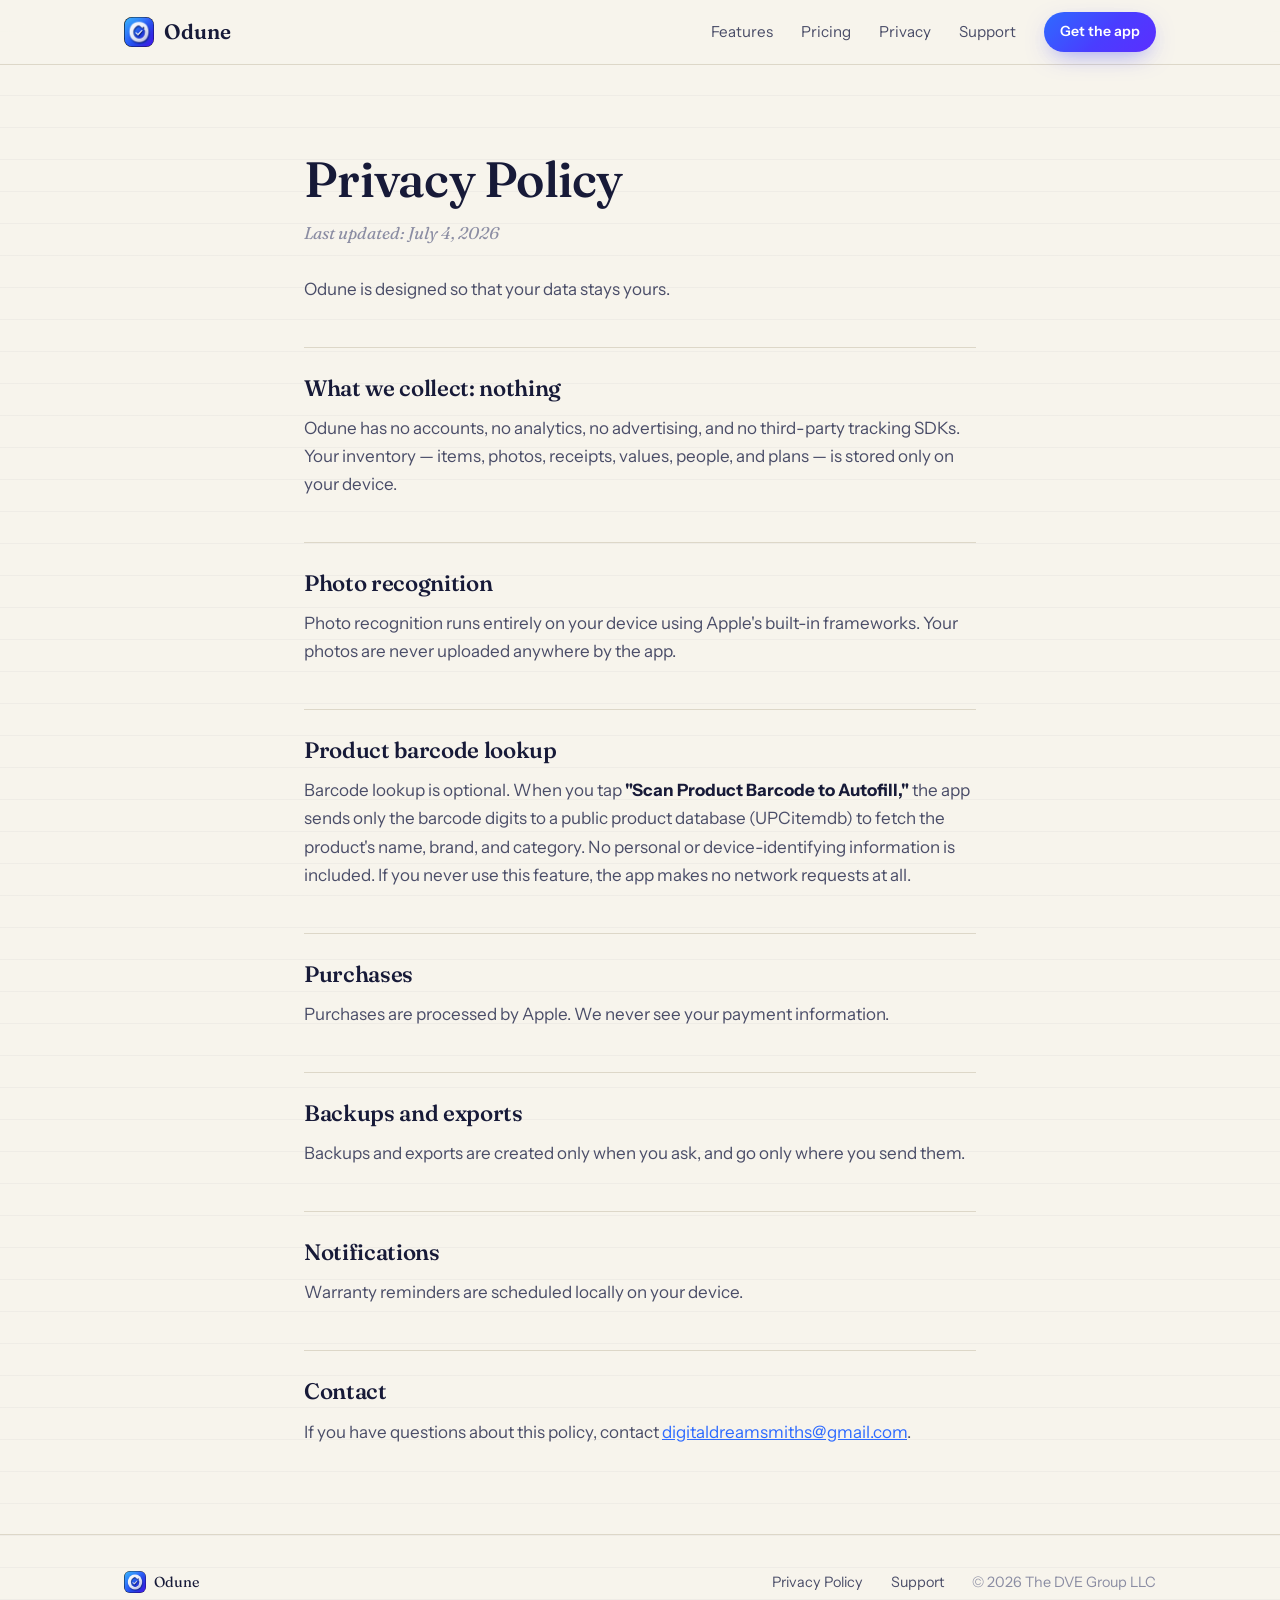
==== privacy.html @ 8e73bb7a "Odune marketing site: landing, privacy policy, support Co-Authored-By: Claude Fable 5 <noreply@anthr" ====
<!DOCTYPE html>
<html lang="en">
<head>
<meta charset="utf-8">
<meta name="viewport" content="width=device-width, initial-scale=1">
<title>Privacy Policy — Odune</title>
<meta name="description" content="Odune's privacy policy: we collect nothing. No accounts, no analytics, no tracking. Your home inventory stays on your device.">
<link rel="icon" type="image/png" href="assets/icon.png">
<link rel="preconnect" href="https://fonts.googleapis.com">
<link rel="preconnect" href="https://fonts.gstatic.com" crossorigin>
<link href="https://fonts.googleapis.com/css2?family=Fraunces:ital,opsz,wght@0,9..144,400..700;1,9..144,400..700&family=Instrument+Sans:ital,wght@0,400..700;1,400..700&display=swap" rel="stylesheet">
<link rel="stylesheet" href="styles.css">
</head>
<body>

<header class="site">
  <nav class="site wrap">
    <a class="brand" href="index.html"><img src="assets/icon.png" alt="">Odune</a>
    <a class="link" href="index.html#features">Features</a>
    <a class="link" href="index.html#pricing">Pricing</a>
    <a class="link" href="privacy.html">Privacy</a>
    <a class="link" href="support.html">Support</a>
    <a class="btn primary small" href="index.html#get">Get the app</a>
  </nav>
</header>

<main class="doc">
  <div class="wrap">
    <h1>Privacy Policy</h1>
    <p class="updated">Last updated: July 4, 2026</p>

    <p style="margin-top:28px">Odune is designed so that your data stays yours.</p>

    <h2>What we collect: nothing</h2>
    <p>Odune has no accounts, no analytics, no advertising, and no third-party
    tracking SDKs. Your inventory — items, photos, receipts, values, people, and
    plans — is stored only on your device.</p>

    <h2>Photo recognition</h2>
    <p>Photo recognition runs entirely on your device using Apple's built-in
    frameworks. Your photos are never uploaded anywhere by the app.</p>

    <h2>Product barcode lookup</h2>
    <p>Barcode lookup is optional. When you tap <strong>"Scan Product Barcode to
    Autofill,"</strong> the app sends only the barcode digits to a public product
    database (UPCitemdb) to fetch the product's name, brand, and category. No
    personal or device-identifying information is included. If you never use this
    feature, the app makes no network requests at all.</p>

    <h2>Purchases</h2>
    <p>Purchases are processed by Apple. We never see your payment information.</p>

    <h2>Backups and exports</h2>
    <p>Backups and exports are created only when you ask, and go only where you
    send them.</p>

    <h2>Notifications</h2>
    <p>Warranty reminders are scheduled locally on your device.</p>

    <h2>Contact</h2>
    <p>If you have questions about this policy, contact
    <a href="mailto:digitaldreamsmiths@gmail.com">digitaldreamsmiths@gmail.com</a>.</p>
  </div>
</main>

<footer class="site">
  <div class="wrap">
    <span class="foot-brand"><img src="assets/icon.png" alt="">Odune</span>
    <a href="privacy.html">Privacy Policy</a>
    <a href="support.html">Support</a>
    <span>© 2026 The DVE Group LLC</span>
  </div>
</footer>

</body>
</html>
---- styles.css ----
/* Odune — marketing site
   Aesthetic: "a beautifully kept household ledger."
   Warm ivory paper, deep ink-indigo, editorial serif display type,
   the app's blue→violet gradient reserved for accents. */

:root {
  --paper: #f7f4ec;
  --paper-deep: #efeadd;
  --ink: #171a38;
  --ink-soft: #4a4d68;
  --ink-faint: #8b8da3;
  --line: #ddd7c8;
  --brand-a: #2e6bff;
  --brand-b: #5b2eff;
  --brand-grad: linear-gradient(135deg, #2e6bff 0%, #4a3dff 55%, #5b2eff 100%);
  --amber: #b98324;
  --card: #fffdf8;
  --radius: 20px;
  --font-display: "Fraunces", "Georgia", serif;
  --font-body: "Instrument Sans", "Helvetica Neue", "Segoe UI", sans-serif;
}

* { box-sizing: border-box; margin: 0; padding: 0; }

html { scroll-behavior: smooth; }

body {
  background: var(--paper);
  color: var(--ink);
  font-family: var(--font-body);
  font-size: 17px;
  line-height: 1.65;
  -webkit-font-smoothing: antialiased;
  /* faint ledger grid */
  background-image:
    repeating-linear-gradient(to bottom, transparent 0 31px, rgba(23, 26, 56, 0.035) 31px 32px);
}

::selection { background: #2e6bff; color: #fff; }

.wrap {
  max-width: 1080px;
  margin: 0 auto;
  padding-inline: 24px;
}

/* ---------- type ---------- */

h1, h2, h3, .serif {
  font-family: var(--font-display);
  font-weight: 560;
  letter-spacing: -0.015em;
  line-height: 1.08;
  text-wrap: balance;
}

h1 { font-size: clamp(2.6rem, 6.4vw, 4.6rem); }
h2 { font-size: clamp(1.9rem, 4vw, 2.9rem); }
h3 { font-size: 1.35rem; line-height: 1.25; }

.lede {
  font-size: clamp(1.05rem, 2vw, 1.25rem);
  color: var(--ink-soft);
  max-width: 34em;
}

em.tick {
  font-style: italic;
  background: var(--brand-grad);
  -webkit-background-clip: text;
  background-clip: text;
  color: transparent;
}

/* ledger-style section marker */
.marker {
  display: flex;
  align-items: baseline;
  gap: 14px;
  margin-bottom: 18px;
  color: var(--amber);
  font-variant-numeric: tabular-nums;
}
.marker .no {
  font-family: var(--font-display);
  font-style: italic;
  font-size: 1.05rem;
}
.marker .rule {
  flex: 0 0 44px;
  height: 1px;
  background: var(--amber);
  opacity: 0.55;
  transform: translateY(-4px);
}
.marker .label {
  font-size: 0.78rem;
  letter-spacing: 0.18em;
  text-transform: uppercase;
  color: var(--ink-faint);
}

/* ---------- nav ---------- */

header.site {
  position: sticky;
  top: 0;
  z-index: 50;
  backdrop-filter: blur(14px);
  -webkit-backdrop-filter: blur(14px);
  background: rgba(247, 244, 236, 0.82);
  border-bottom: 1px solid var(--line);
}

nav.site {
  display: flex;
  align-items: center;
  gap: 28px;
  height: 64px;
}

.brand {
  display: flex;
  align-items: center;
  gap: 10px;
  text-decoration: none;
  color: var(--ink);
  font-family: var(--font-display);
  font-size: 1.3rem;
  font-weight: 600;
  margin-right: auto;
}
.brand img { width: 30px; height: 30px; border-radius: 8px; display: block; }

nav.site a.link {
  color: var(--ink-soft);
  text-decoration: none;
  font-size: 0.95rem;
  transition: color 0.15s;
}
nav.site a.link:hover { color: var(--ink); }

.btn {
  display: inline-flex;
  align-items: center;
  gap: 8px;
  padding: 11px 22px;
  border-radius: 999px;
  font-weight: 600;
  font-size: 0.95rem;
  text-decoration: none;
  transition: transform 0.15s, box-shadow 0.15s;
}
.btn.primary {
  background: var(--brand-grad);
  color: #fff;
  box-shadow: 0 8px 24px -8px rgba(58, 61, 255, 0.55);
}
.btn.primary:hover { transform: translateY(-1px); box-shadow: 0 12px 28px -8px rgba(58, 61, 255, 0.6); }
.btn.ghost {
  border: 1px solid var(--line);
  color: var(--ink);
  background: var(--card);
}
.btn.ghost:hover { border-color: var(--ink-faint); }
.btn.small { padding: 8px 16px; font-size: 0.88rem; }

/* ---------- hero ---------- */

.hero {
  position: relative;
  padding: clamp(56px, 9vw, 110px) 0 0;
  overflow: hidden;
}

.hero .wrap {
  display: grid;
  grid-template-columns: 1.15fr 0.85fr;
  gap: clamp(24px, 5vw, 72px);
  align-items: center;
}

.hero-copy { animation: rise 0.8s cubic-bezier(0.2, 0.7, 0.2, 1) both; }
.hero-copy .lede { margin-top: 22px; }
.hero-cta { display: flex; flex-wrap: wrap; gap: 14px; margin-top: 34px; align-items: center; }
.hero-note { font-size: 0.85rem; color: var(--ink-faint); margin-top: 14px; }

.kicker {
  display: inline-flex;
  align-items: center;
  gap: 8px;
  font-size: 0.78rem;
  letter-spacing: 0.16em;
  text-transform: uppercase;
  color: var(--amber);
  margin-bottom: 20px;
}
.kicker::before {
  content: "";
  width: 28px; height: 1px;
  background: var(--amber);
}

/* phone */
.hero-phone {
  position: relative;
  display: flex;
  justify-content: center;
  animation: rise 0.9s 0.15s cubic-bezier(0.2, 0.7, 0.2, 1) both;
}
.hero-phone::before {
  content: "";
  position: absolute;
  inset: 8% -10% -30% -10%;
  background: radial-gradient(closest-side, rgba(74, 61, 255, 0.28), transparent 72%);
  filter: blur(12px);
  z-index: 0;
}
.phone {
  position: relative;
  z-index: 1;
  width: min(320px, 78vw);
  border-radius: 46px;
  padding: 11px;
  background: #101223;
  box-shadow:
    0 2px 0 rgba(255, 255, 255, 0.25) inset,
    0 30px 60px -22px rgba(23, 26, 56, 0.5);
}
.phone img { display: block; width: 100%; border-radius: 36px; }
.hero .phone { margin-bottom: -12%; }

@keyframes rise {
  from { opacity: 0; transform: translateY(26px); }
  to { opacity: 1; transform: none; }
}

/* trust strip */
.truststrip {
  margin-top: clamp(64px, 10vw, 120px);
  border-block: 1px solid var(--line);
  background: var(--paper-deep);
  position: relative;
  z-index: 2;
}
.truststrip .wrap {
  display: flex;
  flex-wrap: wrap;
  justify-content: center;
  gap: 10px 0;
  padding-block: 18px;
}
.truststrip span {
  font-family: var(--font-display);
  font-style: italic;
  font-size: 1.02rem;
  color: var(--ink-soft);
  white-space: nowrap;
}
.truststrip span + span::before {
  content: "·";
  margin-inline: 18px;
  color: var(--amber);
}

/* ---------- feature chapters ---------- */

section.chapter { padding-block: clamp(64px, 9vw, 120px); }
section.chapter + section.chapter { border-top: 1px solid var(--line); }

.chapter .wrap {
  display: grid;
  grid-template-columns: 1fr 1fr;
  gap: clamp(32px, 6vw, 88px);
  align-items: center;
}
.chapter.flip .copy { order: 2; }
.chapter.flip .shot { order: 1; }

.chapter .copy p { margin-top: 18px; color: var(--ink-soft); max-width: 30em; }

.chapter ul.ticks {
  list-style: none;
  margin-top: 22px;
  display: grid;
  gap: 12px;
}
.chapter ul.ticks li {
  display: flex;
  gap: 12px;
  align-items: flex-start;
  color: var(--ink-soft);
}
.chapter ul.ticks li::before {
  content: "✓";
  flex: 0 0 22px;
  height: 22px;
  border-radius: 50%;
  background: var(--brand-grad);
  color: #fff;
  font-size: 0.72rem;
  display: grid;
  place-items: center;
  margin-top: 3px;
}
.chapter ul.ticks strong { color: var(--ink); font-weight: 600; }

.chapter .shot { display: flex; justify-content: center; }

.chapter .polaroid {
  background: var(--card);
  border: 1px solid var(--line);
  border-radius: var(--radius);
  padding: 14px;
  box-shadow: 0 24px 48px -28px rgba(23, 26, 56, 0.35);
  transform: rotate(var(--tilt, -1.4deg));
  transition: transform 0.35s cubic-bezier(0.2, 0.7, 0.2, 1);
  width: min(300px, 74vw);
}
.chapter .polaroid:hover { transform: rotate(0deg) scale(1.015); }
.chapter .polaroid img { display: block; width: 100%; border-radius: 12px; }
.chapter .polaroid figcaption {
  font-family: var(--font-display);
  font-style: italic;
  font-size: 0.92rem;
  color: var(--ink-faint);
  text-align: center;
  padding-top: 12px;
}

.badge-pro {
  display: inline-block;
  font-size: 0.72rem;
  font-weight: 700;
  letter-spacing: 0.14em;
  padding: 4px 10px;
  border-radius: 6px;
  background: var(--ink);
  color: var(--paper);
  vertical-align: middle;
  margin-left: 10px;
  transform: translateY(-3px);
}

/* ---------- pricing ---------- */

.pricing { background: var(--paper-deep); border-top: 1px solid var(--line); }
.pricing .head { text-align: center; max-width: 40em; margin: 0 auto; }
.pricing .head p { margin-top: 16px; color: var(--ink-soft); }

.plans {
  display: grid;
  grid-template-columns: 1fr 1fr;
  gap: 24px;
  margin-top: 48px;
  max-width: 820px;
  margin-inline: auto;
}
.plan {
  background: var(--card);
  border: 1px solid var(--line);
  border-radius: var(--radius);
  padding: 34px 30px;
  display: flex;
  flex-direction: column;
}
.plan.pro {
  border: 1px solid transparent;
  background:
    linear-gradient(var(--card), var(--card)) padding-box,
    var(--brand-grad) border-box;
  box-shadow: 0 24px 48px -26px rgba(58, 61, 255, 0.4);
}
.plan h3 { display: flex; align-items: baseline; justify-content: space-between; }
.plan .price {
  font-family: var(--font-display);
  font-size: 2rem;
  font-weight: 560;
}
.plan .price small { font-size: 0.85rem; font-family: var(--font-body); color: var(--ink-faint); font-weight: 400; }
.plan ul {
  list-style: none;
  margin-top: 20px;
  display: grid;
  gap: 10px;
  color: var(--ink-soft);
  font-size: 0.97rem;
}
.plan ul li { padding-left: 22px; position: relative; }
.plan ul li::before { content: "—"; position: absolute; left: 0; color: var(--amber); }
.plan .note { margin-top: auto; padding-top: 22px; font-size: 0.85rem; color: var(--ink-faint); }

.no-subs {
  text-align: center;
  margin-top: 34px;
  font-family: var(--font-display);
  font-style: italic;
  font-size: 1.12rem;
  color: var(--ink-soft);
}

/* ---------- privacy band ---------- */

.privacy-band {
  background: var(--ink);
  color: #e9e7f5;
  position: relative;
  overflow: hidden;
}
.privacy-band::after {
  content: "O";
  position: absolute;
  right: -4%;
  bottom: -34%;
  font-family: var(--font-display);
  font-size: 30rem;
  line-height: 1;
  color: rgba(255, 255, 255, 0.04);
  pointer-events: none;
}
.privacy-band .wrap { display: block; max-width: 760px; text-align: center; }
.privacy-band h2 { color: #fff; }
.privacy-band .marker { justify-content: center; }
.privacy-band p { margin-top: 20px; color: #b9b7d1; }
.privacy-band .btn.ghost { background: transparent; color: #fff; border-color: rgba(255,255,255,0.28); margin-top: 30px; }
.privacy-band .btn.ghost:hover { border-color: #fff; }

/* ---------- final cta ---------- */

.finale { text-align: center; }
.finale .wrap { display: block; }
.finale .appicon {
  width: 88px; height: 88px;
  border-radius: 22px;
  margin: 0 auto 26px;
  display: block;
  box-shadow: 0 18px 36px -16px rgba(58, 61, 255, 0.55);
}
.finale p { margin-top: 16px; color: var(--ink-soft); }
.finale .hero-cta { justify-content: center; }

/* ---------- footer ---------- */

footer.site {
  border-top: 1px solid var(--line);
  padding-block: 36px 44px;
  font-size: 0.9rem;
  color: var(--ink-faint);
}
footer.site .wrap {
  display: flex;
  flex-wrap: wrap;
  gap: 12px 28px;
  align-items: center;
}
footer.site .foot-brand {
  display: flex; align-items: center; gap: 8px;
  font-family: var(--font-display);
  color: var(--ink);
  margin-right: auto;
}
footer.site .foot-brand img { width: 22px; height: 22px; border-radius: 6px; }
footer.site a { color: var(--ink-soft); text-decoration: none; }
footer.site a:hover { color: var(--ink); text-decoration: underline; }

/* ---------- document pages (privacy / support) ---------- */

main.doc { padding-block: clamp(48px, 7vw, 88px); }
main.doc .wrap { max-width: 720px; }
main.doc h1 { font-size: clamp(2.1rem, 5vw, 3.1rem); }
main.doc .updated {
  font-family: var(--font-display);
  font-style: italic;
  color: var(--ink-faint);
  margin-top: 12px;
}
main.doc h2 {
  font-size: 1.4rem;
  margin-top: 44px;
  padding-top: 28px;
  border-top: 1px solid var(--line);
}
main.doc p { margin-top: 14px; color: var(--ink-soft); }
main.doc strong { color: var(--ink); }
main.doc a { color: var(--brand-a); }
main.doc ul { margin: 14px 0 0 22px; color: var(--ink-soft); }
main.doc ul li + li { margin-top: 8px; }

.faq details {
  border: 1px solid var(--line);
  border-radius: 14px;
  background: var(--card);
  padding: 18px 22px;
  margin-top: 14px;
}
.faq details[open] { border-color: var(--ink-faint); }
.faq summary {
  cursor: pointer;
  font-weight: 600;
  color: var(--ink);
  list-style: none;
  display: flex;
  justify-content: space-between;
  gap: 16px;
}
.faq summary::after { content: "+"; color: var(--amber); font-family: var(--font-display); font-size: 1.2rem; }
.faq details[open] summary::after { content: "–"; }
.faq details p { margin-top: 12px; }

.contact-card {
  margin-top: 40px;
  border-radius: var(--radius);
  padding: 30px;
  background: var(--ink);
  color: #e9e7f5;
}
.contact-card h2 { border: none; padding: 0; margin: 0; color: #fff; }
.contact-card p { color: #b9b7d1; }
.contact-card a { color: #fff; }

/* ---------- responsive ---------- */

@media (max-width: 860px) {
  .hero .wrap, .chapter .wrap { grid-template-columns: 1fr; }
  .chapter.flip .copy { order: 1; }
  .chapter.flip .shot { order: 2; }
  .hero .phone { margin-bottom: -18%; }
  .plans { grid-template-columns: 1fr; }
  nav.site .link { display: none; }
  .privacy-band::after { font-size: 18rem; }
}
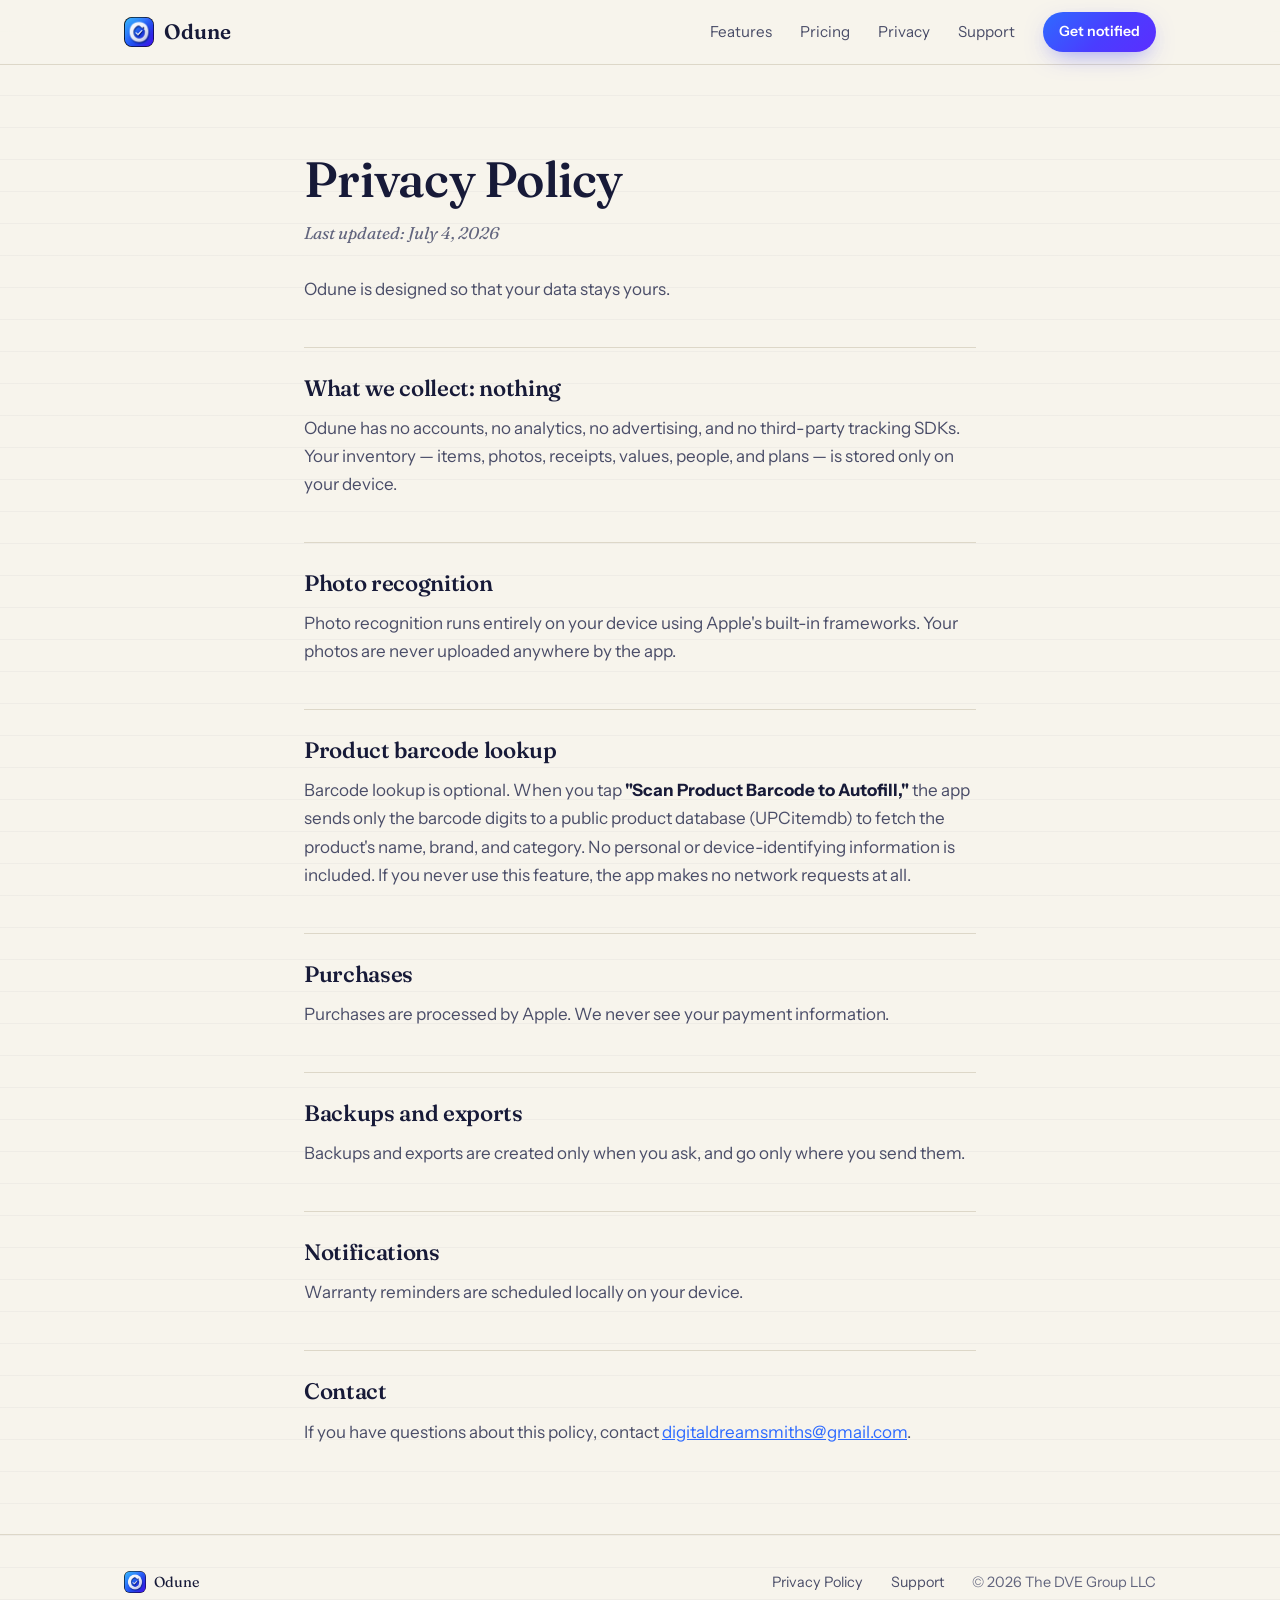
==== commit 7aa4e6a2: "Conversion and accessibility batch from external review - Real pre-launch CTA: 'Get notified' mailto" ====
--- a/privacy.html
+++ b/privacy.html
@@ -5,7 +5,21 @@
 <meta name="viewport" content="width=device-width, initial-scale=1">
 <title>Privacy Policy — Odune</title>
 <meta name="description" content="Odune's privacy policy: we collect nothing. No accounts, no analytics, no tracking. Your home inventory stays on your device.">
-<link rel="icon" type="image/png" href="assets/icon.png">
+<link rel="icon" type="image/png" sizes="64x64" href="assets/icon-64.png">
+<link rel="apple-touch-icon" href="assets/icon-192.png">
+<link rel="canonical" href="https://www.odune.app/privacy.html">
+<meta property="og:type" content="website">
+<meta property="og:site_name" content="Odune">
+<meta property="og:title" content="Privacy Policy — Odune">
+<meta property="og:description" content="Odune collects nothing. No accounts, no analytics, no tracking. Your home inventory stays on your device.">
+<meta property="og:url" content="https://www.odune.app/privacy.html">
+<meta property="og:image" content="https://www.odune.app/assets/og.png">
+<meta property="og:image:width" content="1200">
+<meta property="og:image:height" content="630">
+<meta name="twitter:card" content="summary_large_image">
+<meta name="twitter:title" content="Privacy Policy — Odune">
+<meta name="twitter:description" content="Odune collects nothing. No accounts, no analytics, no tracking. Your home inventory stays on your device.">
+<meta name="twitter:image" content="https://www.odune.app/assets/og.png">
 <link rel="preconnect" href="https://fonts.googleapis.com">
 <link rel="preconnect" href="https://fonts.gstatic.com" crossorigin>
 <link href="https://fonts.googleapis.com/css2?family=Fraunces:ital,opsz,wght@0,9..144,400..700;1,9..144,400..700&family=Instrument+Sans:ital,wght@0,400..700;1,400..700&display=swap" rel="stylesheet">
@@ -15,12 +29,12 @@
 
 <header class="site">
   <nav class="site wrap">
-    <a class="brand" href="index.html"><img src="assets/icon.png" alt="">Odune</a>
+    <a class="brand" href="index.html"><img src="assets/icon-64.png" width="64" height="64" alt="">Odune</a>
     <a class="link" href="index.html#features">Features</a>
     <a class="link" href="index.html#pricing">Pricing</a>
     <a class="link" href="privacy.html">Privacy</a>
     <a class="link" href="support.html">Support</a>
-    <a class="btn primary small" href="index.html#get">Get the app</a>
+    <a class="btn primary small" href="mailto:digitaldreamsmiths@gmail.com?subject=Notify%20me%20when%20Odune%20launches&body=Please%20let%20me%20know%20when%20Odune%20is%20on%20the%20App%20Store.">Get notified</a>
   </nav>
 </header>
 
@@ -65,7 +79,7 @@
 
 <footer class="site">
   <div class="wrap">
-    <span class="foot-brand"><img src="assets/icon.png" alt="">Odune</span>
+    <span class="foot-brand"><img src="assets/icon-64.png" width="64" height="64" alt="">Odune</span>
     <a href="privacy.html">Privacy Policy</a>
     <a href="support.html">Support</a>
     <span>© 2026 The DVE Group LLC</span>
--- a/styles.css
+++ b/styles.css
@@ -8,7 +8,7 @@
   --paper-deep: #efeadd;
   --ink: #171a38;
   --ink-soft: #4a4d68;
-  --ink-faint: #8b8da3;
+  --ink-faint: #62657e;
   --line: #ddd7c8;
   --brand-a: #2e6bff;
   --brand-b: #5b2eff;
@@ -21,6 +21,12 @@
 }
 
 * { box-sizing: border-box; margin: 0; padding: 0; }
+
+:focus-visible {
+  outline: 2px solid var(--brand-a);
+  outline-offset: 3px;
+  border-radius: 4px;
+}
 
 html { scroll-behavior: smooth; }
 
@@ -520,12 +526,20 @@
 
 /* ---------- responsive ---------- */
 
+@media (prefers-reduced-motion: reduce) {
+  html { scroll-behavior: auto; }
+  .hero-copy, .hero-phone { animation: none; }
+  .chapter .polaroid { transition: none; transform: none; }
+  .btn { transition: none; }
+}
+
 @media (max-width: 860px) {
   .hero .wrap, .chapter .wrap { grid-template-columns: 1fr; }
   .chapter.flip .copy { order: 1; }
   .chapter.flip .shot { order: 2; }
   .hero .phone { margin-bottom: -18%; }
   .plans { grid-template-columns: 1fr; }
-  nav.site .link { display: none; }
+  nav.site { flex-wrap: wrap; height: auto; padding-block: 10px; gap: 12px 18px; row-gap: 6px; }
+  nav.site a.link { font-size: 0.88rem; }
   .privacy-band::after { font-size: 18rem; }
 }
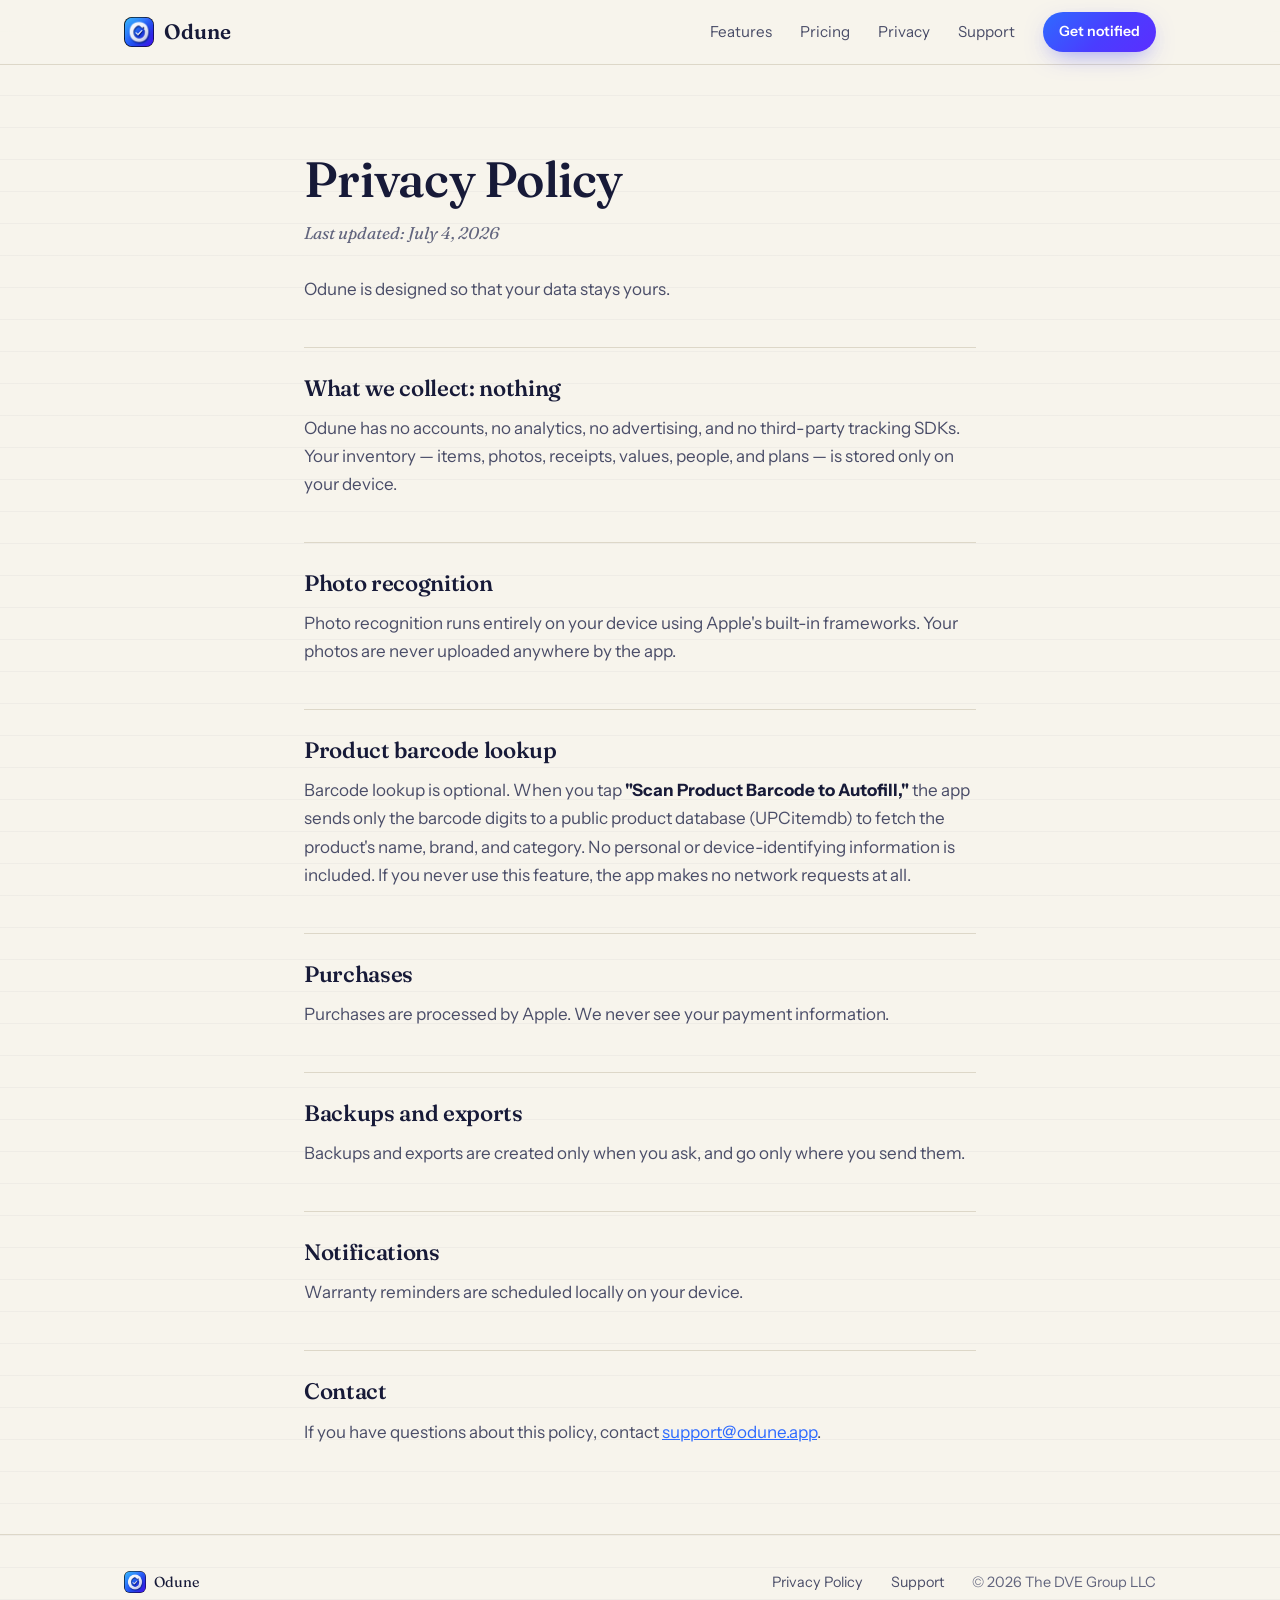
==== commit a8b80b4a: "Use support@odune.app as the public contact address Co-Authored-By: Claude Fable 5 <noreply@anthropi" ====
--- a/privacy.html
+++ b/privacy.html
@@ -34,7 +34,7 @@
     <a class="link" href="index.html#pricing">Pricing</a>
     <a class="link" href="privacy.html">Privacy</a>
     <a class="link" href="support.html">Support</a>
-    <a class="btn primary small" href="mailto:digitaldreamsmiths@gmail.com?subject=Notify%20me%20when%20Odune%20launches&body=Please%20let%20me%20know%20when%20Odune%20is%20on%20the%20App%20Store.">Get notified</a>
+    <a class="btn primary small" href="mailto:support@odune.app?subject=Notify%20me%20when%20Odune%20launches&body=Please%20let%20me%20know%20when%20Odune%20is%20on%20the%20App%20Store.">Get notified</a>
   </nav>
 </header>
 
@@ -73,7 +73,7 @@
 
     <h2>Contact</h2>
     <p>If you have questions about this policy, contact
-    <a href="mailto:digitaldreamsmiths@gmail.com">digitaldreamsmiths@gmail.com</a>.</p>
+    <a href="mailto:support@odune.app">support@odune.app</a>.</p>
   </div>
 </main>
 
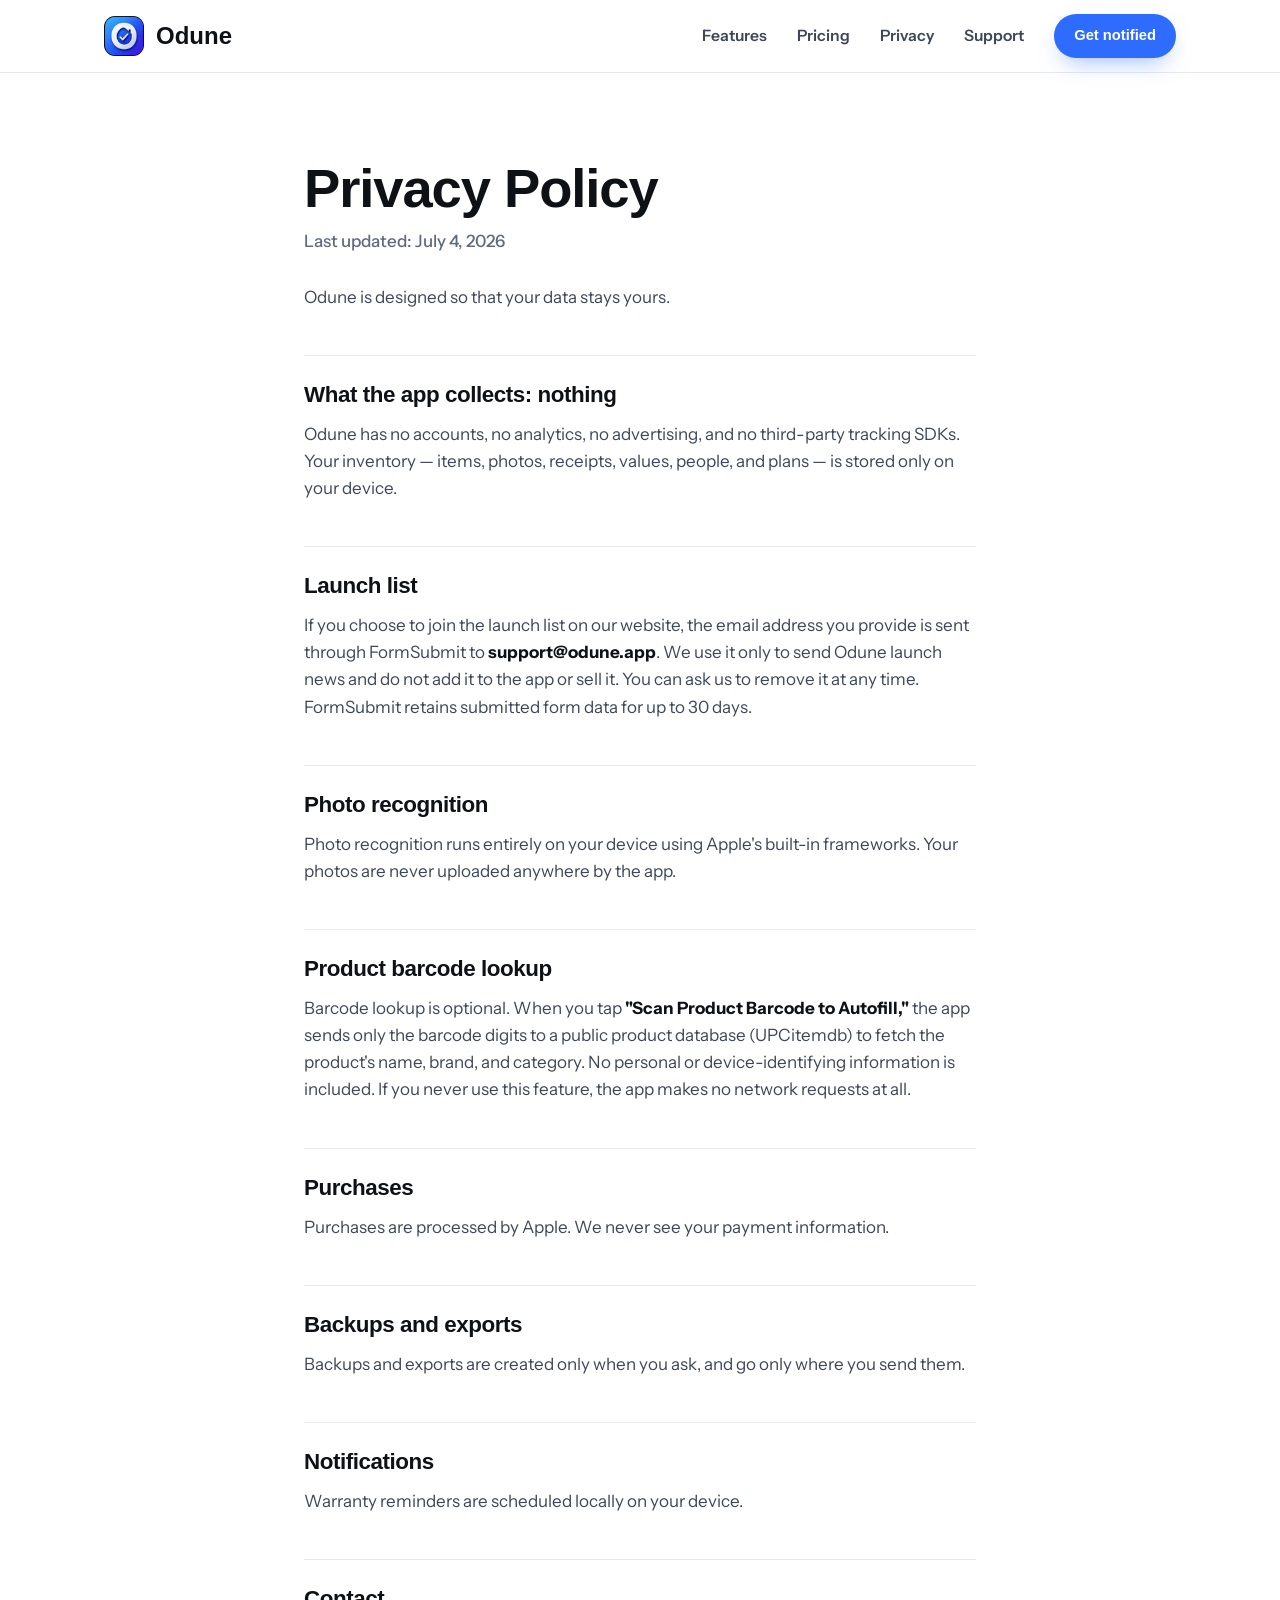
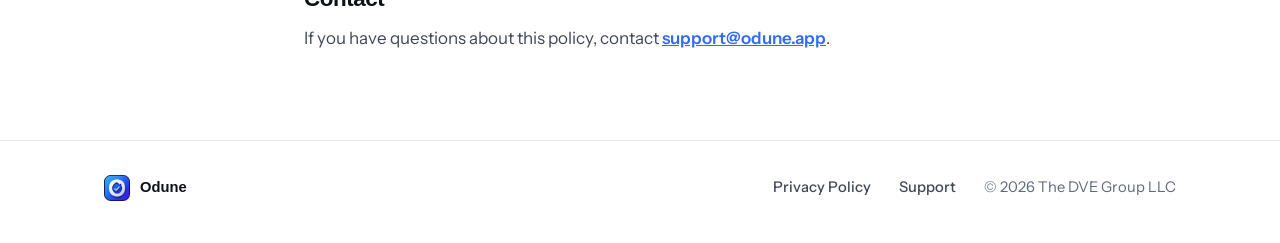
==== commit cea0d6ea: "Improve launch signup and simplify product story" ====
--- a/privacy.html
+++ b/privacy.html
@@ -34,7 +34,7 @@
     <a class="link" href="index.html#pricing">Pricing</a>
     <a class="link" href="privacy.html">Privacy</a>
     <a class="link" href="support.html">Support</a>
-    <a class="btn primary small" href="mailto:support@odune.app?subject=Notify%20me%20when%20Odune%20launches&body=Please%20let%20me%20know%20when%20Odune%20is%20on%20the%20App%20Store.">Get notified</a>
+    <a class="btn primary small" href="index.html#launch">Get notified</a>
   </nav>
 </header>
 
@@ -45,10 +45,17 @@
 
     <p style="margin-top:28px">Odune is designed so that your data stays yours.</p>
 
-    <h2>What we collect: nothing</h2>
+    <h2>What the app collects: nothing</h2>
     <p>Odune has no accounts, no analytics, no advertising, and no third-party
     tracking SDKs. Your inventory — items, photos, receipts, values, people, and
     plans — is stored only on your device.</p>
+
+    <h2 id="launch-list">Launch list</h2>
+    <p>If you choose to join the launch list on our website, the email address you
+    provide is sent through FormSubmit to <strong>support@odune.app</strong>. We use
+    it only to send Odune launch news and do not add it to the app or sell it. You
+    can ask us to remove it at any time. FormSubmit retains submitted form data for
+    up to 30 days.</p>
 
     <h2>Photo recognition</h2>
     <p>Photo recognition runs entirely on your device using Apple's built-in
--- a/styles.css
+++ b/styles.css
@@ -1,31 +1,39 @@
 /* Odune — marketing site
-   Aesthetic: "a beautifully kept household ledger."
-   Warm ivory paper, deep ink-indigo, editorial serif display type,
-   the app's blue→violet gradient reserved for accents. */
+   Direction: bright, bold, playful consumer app page.
+   White ground, punchy blue, hand-drawn accents, big friendly type. */
 
 :root {
-  --paper: #f7f4ec;
-  --paper-deep: #efeadd;
-  --ink: #171a38;
-  --ink-soft: #4a4d68;
-  --ink-faint: #62657e;
-  --line: #ddd7c8;
-  --brand-a: #2e6bff;
-  --brand-b: #5b2eff;
-  --brand-grad: linear-gradient(135deg, #2e6bff 0%, #4a3dff 55%, #5b2eff 100%);
-  --amber: #b98324;
-  --card: #fffdf8;
-  --radius: 20px;
-  --font-display: "Fraunces", "Georgia", serif;
+  --paper: #ffffff;
+  --paper-deep: #f4f6fb;
+  --ink: #0e1116;
+  --ink-soft: #3f4757;
+  --ink-faint: #5f6a7d;
+  --line: #e6e9f0;
+  --brand: #2e6bff;
+  --brand-deep: #1f4fd6;
+  --brand-grad: linear-gradient(135deg, #2e6bff 0%, #5b2eff 100%);
+  --orange: #f97316;
+  --pink: #ec4899;
+  --green: #10b981;
+  --purple: #8b5cf6;
+  --teal: #06b6d4;
+  --radius: 22px;
+  --font-display: "Bricolage Grotesque", "Avenir Next", "Helvetica Neue", sans-serif;
   --font-body: "Instrument Sans", "Helvetica Neue", "Segoe UI", sans-serif;
+  --font-hand: "Caveat", "Marker Felt", cursive;
 }
 
 * { box-sizing: border-box; margin: 0; padding: 0; }
 
+.sr-only {
+  position: absolute; width: 1px; height: 1px; padding: 0; margin: -1px;
+  overflow: hidden; clip: rect(0, 0, 0, 0); white-space: nowrap; border: 0;
+}
+
 :focus-visible {
-  outline: 2px solid var(--brand-a);
+  outline: 3px solid var(--brand);
   outline-offset: 3px;
-  border-radius: 4px;
+  border-radius: 6px;
 }
 
 html { scroll-behavior: smooth; }
@@ -35,75 +43,52 @@
   color: var(--ink);
   font-family: var(--font-body);
   font-size: 17px;
-  line-height: 1.65;
+  line-height: 1.6;
   -webkit-font-smoothing: antialiased;
-  /* faint ledger grid */
-  background-image:
-    repeating-linear-gradient(to bottom, transparent 0 31px, rgba(23, 26, 56, 0.035) 31px 32px);
-}
-
-::selection { background: #2e6bff; color: #fff; }
-
-.wrap {
-  max-width: 1080px;
-  margin: 0 auto;
-  padding-inline: 24px;
-}
+}
+
+::selection { background: var(--brand); color: #fff; }
+
+.wrap { max-width: 1120px; margin: 0 auto; padding-inline: 24px; }
 
 /* ---------- type ---------- */
 
-h1, h2, h3, .serif {
+h1, h2, h3 {
   font-family: var(--font-display);
-  font-weight: 560;
-  letter-spacing: -0.015em;
-  line-height: 1.08;
+  font-weight: 800;
+  letter-spacing: -0.02em;
+  line-height: 1.02;
   text-wrap: balance;
 }
-
-h1 { font-size: clamp(2.6rem, 6.4vw, 4.6rem); }
-h2 { font-size: clamp(1.9rem, 4vw, 2.9rem); }
-h3 { font-size: 1.35rem; line-height: 1.25; }
+h1 { font-size: clamp(3rem, 7.5vw, 5.4rem); }
+h2 { font-size: clamp(2rem, 4.4vw, 3.1rem); }
+h3 { font-size: 1.3rem; line-height: 1.25; }
+
+.accent-blue { color: var(--brand); }
+.accent-orange { color: var(--orange); }
+.accent-purple { color: var(--purple); }
 
 .lede {
+  font-family: var(--font-display);
+  font-weight: 700;
+  font-size: clamp(1.3rem, 2.6vw, 1.8rem);
+  line-height: 1.2;
+  margin-top: 22px;
+  max-width: 21em;
+}
+.sub {
   font-size: clamp(1.05rem, 2vw, 1.25rem);
   color: var(--ink-soft);
-  max-width: 34em;
-}
-
-em.tick {
-  font-style: italic;
-  background: var(--brand-grad);
-  -webkit-background-clip: text;
-  background-clip: text;
-  color: transparent;
-}
-
-/* ledger-style section marker */
-.marker {
-  display: flex;
-  align-items: baseline;
-  gap: 14px;
-  margin-bottom: 18px;
-  color: var(--amber);
-  font-variant-numeric: tabular-nums;
-}
-.marker .no {
-  font-family: var(--font-display);
-  font-style: italic;
-  font-size: 1.05rem;
-}
-.marker .rule {
-  flex: 0 0 44px;
-  height: 1px;
-  background: var(--amber);
-  opacity: 0.55;
-  transform: translateY(-4px);
-}
-.marker .label {
-  font-size: 0.78rem;
-  letter-spacing: 0.18em;
-  text-transform: uppercase;
-  color: var(--ink-faint);
+  margin-top: 12px;
+  max-width: 30em;
+}
+
+.hand {
+  font-family: var(--font-hand);
+  font-size: 1.6rem;
+  line-height: 1.05;
+  color: var(--purple);
+  font-weight: 600;
 }
 
 /* ---------- nav ---------- */
@@ -112,434 +97,483 @@
   position: sticky;
   top: 0;
   z-index: 50;
+  background: rgba(255, 255, 255, 0.92);
   backdrop-filter: blur(14px);
   -webkit-backdrop-filter: blur(14px);
-  background: rgba(247, 244, 236, 0.82);
   border-bottom: 1px solid var(--line);
 }
-
-nav.site {
-  display: flex;
-  align-items: center;
-  gap: 28px;
-  height: 64px;
-}
-
+nav.site { display: flex; align-items: center; gap: 30px; height: 72px; }
 .brand {
-  display: flex;
-  align-items: center;
-  gap: 10px;
-  text-decoration: none;
-  color: var(--ink);
+  display: flex; align-items: center; gap: 12px;
+  text-decoration: none; color: var(--ink);
   font-family: var(--font-display);
-  font-size: 1.3rem;
-  font-weight: 600;
+  font-size: 1.5rem; font-weight: 800;
   margin-right: auto;
 }
-.brand img { width: 30px; height: 30px; border-radius: 8px; display: block; }
+.brand img { width: 40px; height: 40px; border-radius: 11px; display: block; }
 
 nav.site a.link {
-  color: var(--ink-soft);
-  text-decoration: none;
-  font-size: 0.95rem;
+  color: var(--ink-soft); text-decoration: none;
+  font-weight: 600; font-size: 0.98rem;
   transition: color 0.15s;
 }
-nav.site a.link:hover { color: var(--ink); }
+nav.site a.link:hover { color: var(--brand); }
 
 .btn {
-  display: inline-flex;
-  align-items: center;
-  gap: 8px;
-  padding: 11px 22px;
-  border-radius: 999px;
-  font-weight: 600;
-  font-size: 0.95rem;
-  text-decoration: none;
-  transition: transform 0.15s, box-shadow 0.15s;
+  display: inline-flex; align-items: center; gap: 10px;
+  padding: 14px 26px; border-radius: 999px;
+  font-family: var(--font-display);
+  font-weight: 700; font-size: 1.02rem;
+  text-decoration: none; border: none; cursor: pointer;
+  transition: transform 0.15s, box-shadow 0.15s, background 0.15s;
 }
 .btn.primary {
-  background: var(--brand-grad);
-  color: #fff;
-  box-shadow: 0 8px 24px -8px rgba(58, 61, 255, 0.55);
-}
-.btn.primary:hover { transform: translateY(-1px); box-shadow: 0 12px 28px -8px rgba(58, 61, 255, 0.6); }
-.btn.ghost {
-  border: 1px solid var(--line);
-  color: var(--ink);
-  background: var(--card);
-}
-.btn.ghost:hover { border-color: var(--ink-faint); }
-.btn.small { padding: 8px 16px; font-size: 0.88rem; }
+  background: var(--brand); color: #fff;
+  box-shadow: 0 10px 24px -10px rgba(46, 107, 255, 0.6);
+}
+.btn.primary:hover { background: var(--brand-deep); transform: translateY(-2px); }
+.btn.ghost { background: var(--paper-deep); color: var(--ink); }
+.btn.ghost:hover { background: #e9edf6; }
+.btn.small { padding: 10px 20px; font-size: 0.92rem; }
+.btn .arrow { font-family: var(--font-body); font-weight: 700; }
 
 /* ---------- hero ---------- */
 
-.hero {
-  position: relative;
-  padding: clamp(56px, 9vw, 110px) 0 0;
-  overflow: hidden;
-}
-
+.hero { position: relative; padding: clamp(48px, 7vw, 96px) 0 clamp(48px, 6vw, 80px); overflow: hidden; }
 .hero .wrap {
   display: grid;
-  grid-template-columns: 1.15fr 0.85fr;
-  gap: clamp(24px, 5vw, 72px);
+  grid-template-columns: 0.92fr 1.08fr;
+  gap: clamp(24px, 4vw, 56px);
   align-items: center;
 }
-
-.hero-copy { animation: rise 0.8s cubic-bezier(0.2, 0.7, 0.2, 1) both; }
-.hero-copy .lede { margin-top: 22px; }
-.hero-cta { display: flex; flex-wrap: wrap; gap: 14px; margin-top: 34px; align-items: center; }
-.hero-note { font-size: 0.85rem; color: var(--ink-faint); margin-top: 14px; }
-
-.kicker {
-  display: inline-flex;
-  align-items: center;
-  gap: 8px;
-  font-size: 0.78rem;
-  letter-spacing: 0.16em;
-  text-transform: uppercase;
-  color: var(--amber);
-  margin-bottom: 20px;
-}
-.kicker::before {
-  content: "";
-  width: 28px; height: 1px;
-  background: var(--amber);
-}
-
-/* phone */
-.hero-phone {
+.hero-copy { animation: pop 0.7s cubic-bezier(0.2, 0.8, 0.25, 1) both; }
+.hero-cta { display: flex; flex-wrap: wrap; align-items: center; gap: 16px; margin-top: 32px; }
+.hero-note { margin-top: 12px; font-size: 0.9rem; color: var(--ink-faint); font-weight: 500; }
+.hero-note a { color: var(--ink-soft); font-weight: 700; }
+.launch-form {
+  display: flex; gap: 10px; margin-top: 32px; max-width: 520px;
+  padding: 6px; background: #fff; border: 1px solid var(--line);
+  border-radius: 999px; box-shadow: 0 14px 34px -24px rgba(15, 23, 42, 0.5);
+}
+.launch-form:focus-within { border-color: var(--brand); box-shadow: 0 0 0 3px rgba(46, 107, 255, 0.14); }
+.launch-form input[type="email"] {
+  min-width: 0; flex: 1; border: 0; outline: 0; background: transparent;
+  padding: 0 10px 0 16px; color: var(--ink); font: inherit;
+}
+.launch-form input::placeholder { color: var(--ink-faint); }
+.launch-form .btn { border: 0; cursor: pointer; white-space: nowrap; }
+.launch-form .honey { display: none; }
+
+@keyframes pop {
+  from { opacity: 0; transform: translateY(22px); }
+  to { opacity: 1; transform: none; }
+}
+
+/* hero visual flow: capture -> card -> inventory */
+.flow {
   position: relative;
-  display: flex;
-  justify-content: center;
-  animation: rise 0.9s 0.15s cubic-bezier(0.2, 0.7, 0.2, 1) both;
-}
-.hero-phone::before {
-  content: "";
+  min-height: 560px;
+  animation: pop 0.8s 0.12s cubic-bezier(0.2, 0.8, 0.25, 1) both;
+}
+.flow svg.doodle { position: absolute; overflow: visible; pointer-events: none; z-index: 4; }
+
+.capture {
   position: absolute;
-  inset: 8% -10% -30% -10%;
-  background: radial-gradient(closest-side, rgba(74, 61, 255, 0.28), transparent 72%);
-  filter: blur(12px);
-  z-index: 0;
-}
-.phone {
-  position: relative;
+  left: 0; top: 40px;
+  width: 218px;
+  background: #101223;
+  border-radius: 26px;
+  padding: 14px 14px 12px;
+  transform: rotate(-5deg);
+  box-shadow: 0 26px 50px -22px rgba(14, 17, 22, 0.5);
+  z-index: 2;
+}
+.capture .statusdots { display: flex; gap: 5px; justify-content: center; margin-bottom: 10px; }
+.capture .statusdots i { width: 5px; height: 5px; border-radius: 50%; background: #3a3f55; }
+.capture .frame {
+  border-radius: 14px;
+  overflow: hidden;
+  line-height: 0;
+}
+.capture .frame img {
+  display: block; width: 100%; height: 158px;
+  object-fit: cover;
+}
+.capture .modes {
+  display: flex; justify-content: center; gap: 12px;
+  font-size: 0.55rem; letter-spacing: 0.08em;
+  color: #8a8fa8; margin-top: 12px; font-weight: 600;
+}
+.capture .modes .on { color: #ffd60a; }
+.capture .shutter {
+  width: 40px; height: 40px; border-radius: 50%;
+  border: 3px solid #fff; background: #fff;
+  box-shadow: 0 0 0 3px #101223 inset;
+  margin: 10px auto 2px;
+}
+
+.itemcard {
+  position: absolute;
+  left: 150px; top: 270px;
+  width: 240px;
+  background: #fff;
+  border-radius: 20px;
+  padding: 16px;
+  box-shadow: 0 24px 48px -20px rgba(14, 17, 22, 0.28);
+  border: 1px solid var(--line);
+  z-index: 3;
+}
+.itemcard .thumb {
+  border-radius: 12px; overflow: hidden;
+  line-height: 0; margin-bottom: 12px;
+}
+.itemcard .thumb img {
+  display: block; width: 100%; height: 122px;
+  object-fit: cover;
+}
+.itemcard .name { font-family: var(--font-display); font-weight: 700; font-size: 1.1rem; }
+.itemcard .meta { color: var(--ink-faint); font-size: 0.85rem; margin-top: 2px; }
+.itemcard .price { color: var(--brand); font-family: var(--font-display); font-weight: 800; font-size: 1.25rem; margin-top: 8px; }
+
+.flow .phone {
+  position: absolute;
+  right: 0; top: 0;
+  width: min(280px, 60vw);
+  border-radius: 44px;
+  padding: 10px;
+  background: #101223;
+  box-shadow: 0 30px 60px -24px rgba(14, 17, 22, 0.45);
   z-index: 1;
-  width: min(320px, 78vw);
-  border-radius: 46px;
-  padding: 11px;
-  background: #101223;
-  box-shadow:
-    0 2px 0 rgba(255, 255, 255, 0.25) inset,
-    0 30px 60px -22px rgba(23, 26, 56, 0.5);
-}
-.phone img { display: block; width: 100%; border-radius: 36px; }
-.hero .phone { margin-bottom: -12%; }
-
-@keyframes rise {
-  from { opacity: 0; transform: translateY(26px); }
-  to { opacity: 1; transform: none; }
-}
-
-/* trust strip */
-.truststrip {
-  margin-top: clamp(64px, 10vw, 120px);
-  border-block: 1px solid var(--line);
-  background: var(--paper-deep);
-  position: relative;
-  z-index: 2;
-}
-.truststrip .wrap {
-  display: flex;
-  flex-wrap: wrap;
-  justify-content: center;
-  gap: 10px 0;
-  padding-block: 18px;
-}
-.truststrip span {
-  font-family: var(--font-display);
-  font-style: italic;
-  font-size: 1.02rem;
-  color: var(--ink-soft);
-  white-space: nowrap;
-}
-.truststrip span + span::before {
-  content: "·";
-  margin-inline: 18px;
-  color: var(--amber);
-}
-
-/* ---------- feature chapters ---------- */
-
-section.chapter { padding-block: clamp(64px, 9vw, 120px); }
-section.chapter + section.chapter { border-top: 1px solid var(--line); }
-
-.chapter .wrap {
+}
+.flow .phone img { display: block; width: 100%; height: auto; border-radius: 35px; }
+
+.flow .note {
+  position: absolute;
+  left: 6px; top: 420px;
+  width: 118px;
+  text-align: center;
+  transform: rotate(-4deg);
+  z-index: 4;
+}
+
+/* ---------- snap / sorted / ready strip ---------- */
+
+.steps { background: var(--paper-deep); border-block: 1px solid var(--line); }
+.steps .wrap {
+  display: flex; flex-wrap: wrap;
+  align-items: center; justify-content: center;
+  gap: clamp(18px, 3.5vw, 44px);
+  padding-block: clamp(36px, 5vw, 56px);
+}
+.step { display: flex; align-items: center; gap: 18px; }
+.step .bubble {
+  width: 92px; height: 92px; border-radius: 50%;
+  display: grid; place-items: center;
+  flex: 0 0 92px;
+}
+.step .bubble svg { width: 44px; height: 44px; }
+.step.snap .bubble { background: #ffedd5; }
+.step.sorted .bubble { background: #d8f6f0; }
+.step.ready .bubble { background: #ede9fe; }
+.step h3 { font-size: clamp(1.6rem, 3vw, 2.2rem); font-weight: 800; }
+.step.snap h3 { color: var(--orange); }
+.step.sorted h3 { color: var(--brand); }
+.step.ready h3 { color: var(--purple); }
+.step p { color: var(--ink-soft); font-weight: 600; line-height: 1.3; margin-top: 2px; }
+.step-arrow { color: #b7bfce; flex: 0 0 auto; }
+
+/* ---------- badge bar ---------- */
+
+.badges { border-bottom: 1px solid var(--line); }
+.badges .wrap {
+  display: flex; flex-wrap: wrap; justify-content: center;
+  gap: 14px 0; padding-block: 22px;
+}
+.badge {
+  display: flex; align-items: center; gap: 12px;
+  font-weight: 600; color: var(--ink);
+  padding-inline: 28px;
+}
+.badge + .badge { border-left: 1px solid var(--line); }
+.badge .chip {
+  width: 34px; height: 34px; border-radius: 10px;
+  display: grid; place-items: center; flex: 0 0 34px;
+}
+.badge .chip.pink { background: #fce7f3; color: var(--pink); }
+.badge .chip.green { background: #d1fae5; color: var(--green); }
+
+/* ---------- features ---------- */
+
+section.block { padding-block: clamp(64px, 8vw, 110px); }
+.block-head { text-align: center; max-width: 42em; margin: 0 auto; }
+.block-head p { margin-top: 14px; color: var(--ink-soft); font-size: 1.1rem; }
+
+.features {
   display: grid;
-  grid-template-columns: 1fr 1fr;
-  gap: clamp(32px, 6vw, 88px);
-  align-items: center;
-}
-.chapter.flip .copy { order: 2; }
-.chapter.flip .shot { order: 1; }
-
-.chapter .copy p { margin-top: 18px; color: var(--ink-soft); max-width: 30em; }
-
-.chapter ul.ticks {
-  list-style: none;
-  margin-top: 22px;
-  display: grid;
-  gap: 12px;
-}
-.chapter ul.ticks li {
-  display: flex;
-  gap: 12px;
-  align-items: flex-start;
-  color: var(--ink-soft);
-}
-.chapter ul.ticks li::before {
-  content: "✓";
-  flex: 0 0 22px;
-  height: 22px;
-  border-radius: 50%;
-  background: var(--brand-grad);
-  color: #fff;
-  font-size: 0.72rem;
-  display: grid;
-  place-items: center;
-  margin-top: 3px;
-}
-.chapter ul.ticks strong { color: var(--ink); font-weight: 600; }
-
-.chapter .shot { display: flex; justify-content: center; }
-
-.chapter .polaroid {
-  background: var(--card);
+  grid-template-columns: repeat(3, 1fr);
+  gap: 22px;
+  margin-top: 52px;
+}
+.benefit-groups { align-items: stretch; }
+.feature.benefit { padding: 30px; border-radius: 24px; }
+.feature.benefit p { font-size: 1rem; }
+.feature {
+  background: #fff;
   border: 1px solid var(--line);
   border-radius: var(--radius);
-  padding: 14px;
-  box-shadow: 0 24px 48px -28px rgba(23, 26, 56, 0.35);
-  transform: rotate(var(--tilt, -1.4deg));
-  transition: transform 0.35s cubic-bezier(0.2, 0.7, 0.2, 1);
-  width: min(300px, 74vw);
-}
-.chapter .polaroid:hover { transform: rotate(0deg) scale(1.015); }
-.chapter .polaroid img { display: block; width: 100%; border-radius: 12px; }
-.chapter .polaroid figcaption {
+  padding: 28px 26px;
+  transition: transform 0.18s, box-shadow 0.18s;
+}
+.feature:hover { transform: translateY(-4px); box-shadow: 0 20px 40px -24px rgba(14, 17, 22, 0.25); }
+.feature .chip {
+  width: 52px; height: 52px; border-radius: 15px;
+  display: grid; place-items: center; margin-bottom: 18px;
+}
+.feature .chip svg { width: 26px; height: 26px; }
+.feature h3 { display: flex; align-items: center; gap: 10px; }
+.feature p { color: var(--ink-soft); margin-top: 10px; font-size: 0.98rem; }
+.chip.blue { background: #dbeafe; color: var(--brand); }
+.chip.orange { background: #ffedd5; color: var(--orange); }
+.chip.teal { background: #cffafe; color: var(--teal); }
+.chip.purple { background: #ede9fe; color: var(--purple); }
+.chip.pink { background: #fce7f3; color: var(--pink); }
+.chip.green { background: #d1fae5; color: var(--green); }
+
+.badge-pro {
   font-family: var(--font-display);
-  font-style: italic;
-  font-size: 0.92rem;
-  color: var(--ink-faint);
+  font-size: 0.66rem; font-weight: 800; letter-spacing: 0.12em;
+  padding: 4px 9px; border-radius: 7px;
+  background: var(--brand-grad); color: #fff;
+}
+
+/* ---------- screenshots row ---------- */
+
+.shots { background: var(--paper-deep); border-block: 1px solid var(--line); }
+.shots .row {
+  display: flex; justify-content: center; align-items: flex-start;
+  gap: clamp(18px, 3vw, 40px);
+  margin-top: 48px;
+}
+.shot-phone {
+  width: min(250px, 70vw);
+  border-radius: 40px; padding: 9px;
+  background: #101223;
+  box-shadow: 0 24px 48px -22px rgba(14, 17, 22, 0.4);
+}
+.shot-phone img { display: block; width: 100%; height: auto; border-radius: 32px; }
+.shot-phone.tilt-l { transform: rotate(-3deg) translateY(14px); }
+.shot-phone.tilt-r { transform: rotate(3deg) translateY(14px); }
+.shot-cap {
+  text-align: center; margin-top: 20px;
+  font-weight: 600; color: var(--ink-faint); font-size: 0.9rem;
+}
+
+/* ---------- pricing ---------- */
+
+.plans {
+  display: grid; grid-template-columns: 1fr 1fr;
+  gap: 24px; margin-top: 52px;
+  max-width: 860px; margin-inline: auto;
+}
+.plan {
+  background: #fff; border: 1px solid var(--line);
+  border-radius: var(--radius); padding: 36px 32px;
+  display: flex; flex-direction: column;
+}
+.plan.pro { border: 2px solid var(--brand); box-shadow: 0 24px 48px -26px rgba(46, 107, 255, 0.45); position: relative; }
+.plan.pro::before {
+  content: "ONE-TIME PURCHASE";
+  position: absolute; top: -13px; left: 50%; transform: translateX(-50%);
+  background: var(--brand); color: #fff;
+  font-family: var(--font-display); font-weight: 800;
+  font-size: 0.68rem; letter-spacing: 0.1em;
+  padding: 5px 14px; border-radius: 999px; white-space: nowrap;
+}
+.plan h3 { display: flex; align-items: baseline; justify-content: space-between; font-size: 1.5rem; }
+.plan .price { font-family: var(--font-display); font-size: 2.2rem; font-weight: 800; }
+.plan .price small { font-size: 0.85rem; font-family: var(--font-body); color: var(--ink-faint); font-weight: 500; }
+.plan ul { list-style: none; margin-top: 22px; display: grid; gap: 12px; color: var(--ink-soft); font-size: 0.98rem; }
+.plan ul li { padding-left: 30px; position: relative; }
+.plan ul li::before {
+  content: "✓"; position: absolute; left: 0; top: 0;
+  width: 20px; height: 20px; border-radius: 50%;
+  background: #d1fae5; color: var(--green);
+  font-size: 0.7rem; font-weight: 700;
+  display: grid; place-items: center; margin-top: 2px;
+}
+.plan .note { margin-top: auto; padding-top: 24px; font-size: 0.9rem; color: var(--ink-faint); }
+
+/* ---------- privacy panel ---------- */
+
+.privacy-band .panel {
+  background: linear-gradient(135deg, #eef3ff 0%, #f3efff 100%);
+  border: 1px solid #dfe6fb;
+  border-radius: 28px;
+  padding: clamp(36px, 5vw, 64px);
   text-align: center;
-  padding-top: 12px;
-}
-
-.badge-pro {
-  display: inline-block;
-  font-size: 0.72rem;
-  font-weight: 700;
-  letter-spacing: 0.14em;
-  padding: 4px 10px;
-  border-radius: 6px;
-  background: var(--ink);
-  color: var(--paper);
-  vertical-align: middle;
-  margin-left: 10px;
-  transform: translateY(-3px);
-}
-
-/* ---------- pricing ---------- */
-
-.pricing { background: var(--paper-deep); border-top: 1px solid var(--line); }
-.pricing .head { text-align: center; max-width: 40em; margin: 0 auto; }
-.pricing .head p { margin-top: 16px; color: var(--ink-soft); }
-
-.plans {
-  display: grid;
-  grid-template-columns: 1fr 1fr;
-  gap: 24px;
-  margin-top: 48px;
-  max-width: 820px;
-  margin-inline: auto;
-}
-.plan {
-  background: var(--card);
-  border: 1px solid var(--line);
-  border-radius: var(--radius);
-  padding: 34px 30px;
-  display: flex;
-  flex-direction: column;
-}
-.plan.pro {
-  border: 1px solid transparent;
-  background:
-    linear-gradient(var(--card), var(--card)) padding-box,
-    var(--brand-grad) border-box;
-  box-shadow: 0 24px 48px -26px rgba(58, 61, 255, 0.4);
-}
-.plan h3 { display: flex; align-items: baseline; justify-content: space-between; }
-.plan .price {
-  font-family: var(--font-display);
-  font-size: 2rem;
-  font-weight: 560;
-}
-.plan .price small { font-size: 0.85rem; font-family: var(--font-body); color: var(--ink-faint); font-weight: 400; }
-.plan ul {
-  list-style: none;
-  margin-top: 20px;
-  display: grid;
-  gap: 10px;
-  color: var(--ink-soft);
-  font-size: 0.97rem;
-}
-.plan ul li { padding-left: 22px; position: relative; }
-.plan ul li::before { content: "—"; position: absolute; left: 0; color: var(--amber); }
-.plan .note { margin-top: auto; padding-top: 22px; font-size: 0.85rem; color: var(--ink-faint); }
-
-.no-subs {
-  text-align: center;
-  margin-top: 34px;
-  font-family: var(--font-display);
-  font-style: italic;
-  font-size: 1.12rem;
-  color: var(--ink-soft);
-}
-
-/* ---------- privacy band ---------- */
-
-.privacy-band {
-  background: var(--ink);
-  color: #e9e7f5;
-  position: relative;
-  overflow: hidden;
-}
-.privacy-band::after {
-  content: "O";
-  position: absolute;
-  right: -4%;
-  bottom: -34%;
-  font-family: var(--font-display);
-  font-size: 30rem;
-  line-height: 1;
-  color: rgba(255, 255, 255, 0.04);
-  pointer-events: none;
-}
-.privacy-band .wrap { display: block; max-width: 760px; text-align: center; }
-.privacy-band h2 { color: #fff; }
-.privacy-band .marker { justify-content: center; }
-.privacy-band p { margin-top: 20px; color: #b9b7d1; }
-.privacy-band .btn.ghost { background: transparent; color: #fff; border-color: rgba(255,255,255,0.28); margin-top: 30px; }
-.privacy-band .btn.ghost:hover { border-color: #fff; }
-
-/* ---------- final cta ---------- */
+  max-width: 880px; margin-inline: auto;
+  position: relative; overflow: hidden;
+}
+.privacy-band .lock {
+  width: 64px; height: 64px; border-radius: 18px;
+  background: #d1fae5; color: var(--green);
+  display: grid; place-items: center; margin: 0 auto 22px;
+}
+.privacy-band p { margin-top: 16px; color: var(--ink-soft); max-width: 36em; margin-inline: auto; }
+.privacy-band .btn { margin-top: 28px; }
+
+/* ---------- finale ---------- */
 
 .finale { text-align: center; }
-.finale .wrap { display: block; }
 .finale .appicon {
-  width: 88px; height: 88px;
-  border-radius: 22px;
-  margin: 0 auto 26px;
-  display: block;
-  box-shadow: 0 18px 36px -16px rgba(58, 61, 255, 0.55);
-}
-.finale p { margin-top: 16px; color: var(--ink-soft); }
+  width: 96px; height: 96px; border-radius: 24px;
+  margin: 0 auto 26px; display: block;
+  box-shadow: 0 18px 40px -14px rgba(46, 107, 255, 0.5);
+}
+.finale p { margin-top: 14px; color: var(--ink-soft); font-size: 1.1rem; }
 .finale .hero-cta { justify-content: center; }
 
 /* ---------- footer ---------- */
 
-footer.site {
-  border-top: 1px solid var(--line);
-  padding-block: 36px 44px;
-  font-size: 0.9rem;
-  color: var(--ink-faint);
-}
-footer.site .wrap {
-  display: flex;
-  flex-wrap: wrap;
-  gap: 12px 28px;
-  align-items: center;
-}
+footer.site { border-top: 1px solid var(--line); padding-block: 34px 42px; font-size: 0.92rem; color: var(--ink-faint); }
+footer.site .wrap { display: flex; flex-wrap: wrap; gap: 12px 28px; align-items: center; }
 footer.site .foot-brand {
-  display: flex; align-items: center; gap: 8px;
-  font-family: var(--font-display);
-  color: var(--ink);
+  display: flex; align-items: center; gap: 10px;
+  font-family: var(--font-display); font-weight: 700; color: var(--ink);
   margin-right: auto;
 }
-footer.site .foot-brand img { width: 22px; height: 22px; border-radius: 6px; }
-footer.site a { color: var(--ink-soft); text-decoration: none; }
-footer.site a:hover { color: var(--ink); text-decoration: underline; }
+footer.site .foot-brand img { width: 26px; height: 26px; border-radius: 7px; }
+footer.site a { color: var(--ink-soft); text-decoration: none; font-weight: 500; }
+footer.site a:hover { color: var(--brand); }
 
 /* ---------- document pages (privacy / support) ---------- */
 
 main.doc { padding-block: clamp(48px, 7vw, 88px); }
 main.doc .wrap { max-width: 720px; }
-main.doc h1 { font-size: clamp(2.1rem, 5vw, 3.1rem); }
-main.doc .updated {
-  font-family: var(--font-display);
-  font-style: italic;
-  color: var(--ink-faint);
-  margin-top: 12px;
-}
+main.doc h1 { font-size: clamp(2.2rem, 5vw, 3.4rem); }
+main.doc .updated { color: var(--ink-faint); margin-top: 12px; font-weight: 500; }
 main.doc h2 {
-  font-size: 1.4rem;
-  margin-top: 44px;
-  padding-top: 28px;
+  font-size: 1.4rem; margin-top: 44px; padding-top: 28px;
   border-top: 1px solid var(--line);
 }
 main.doc p { margin-top: 14px; color: var(--ink-soft); }
 main.doc strong { color: var(--ink); }
-main.doc a { color: var(--brand-a); }
+main.doc a { color: var(--brand); font-weight: 600; }
 main.doc ul { margin: 14px 0 0 22px; color: var(--ink-soft); }
 main.doc ul li + li { margin-top: 8px; }
 
 .faq details {
-  border: 1px solid var(--line);
-  border-radius: 14px;
-  background: var(--card);
-  padding: 18px 22px;
-  margin-top: 14px;
-}
-.faq details[open] { border-color: var(--ink-faint); }
+  border: 1px solid var(--line); border-radius: 16px;
+  background: #fff; padding: 18px 22px; margin-top: 14px;
+}
+.faq details[open] { border-color: var(--brand); }
 .faq summary {
-  cursor: pointer;
-  font-weight: 600;
-  color: var(--ink);
-  list-style: none;
-  display: flex;
-  justify-content: space-between;
-  gap: 16px;
-}
-.faq summary::after { content: "+"; color: var(--amber); font-family: var(--font-display); font-size: 1.2rem; }
+  cursor: pointer; font-weight: 700; color: var(--ink);
+  list-style: none; display: flex; justify-content: space-between; gap: 16px;
+  font-family: var(--font-display);
+}
+.faq summary::after { content: "+"; color: var(--brand); font-size: 1.3rem; font-weight: 700; }
 .faq details[open] summary::after { content: "–"; }
 .faq details p { margin-top: 12px; }
 
 .contact-card {
-  margin-top: 40px;
-  border-radius: var(--radius);
-  padding: 30px;
-  background: var(--ink);
-  color: #e9e7f5;
-}
-.contact-card h2 { border: none; padding: 0; margin: 0; color: #fff; }
-.contact-card p { color: #b9b7d1; }
-.contact-card a { color: #fff; }
-
-/* ---------- responsive ---------- */
+  margin-top: 40px; border-radius: var(--radius); padding: 32px;
+  background: linear-gradient(135deg, #eef3ff 0%, #f3efff 100%);
+  border: 1px solid #dfe6fb;
+}
+.contact-card h2 { border: none; padding: 0; margin: 0; color: var(--ink); font-family: var(--font-display); }
+.contact-card p { color: var(--ink-soft); }
+.contact-card a { color: var(--brand); }
+
+/* ---------- launch-list confirmation ---------- */
+
+.signup-success {
+  min-height: 100vh; display: grid; place-items: center;
+  padding: 32px; background: linear-gradient(145deg, #f7f9ff, #f3efff);
+}
+.success-card {
+  width: min(100%, 560px); padding: 56px 36px; text-align: center;
+  background: #fff; border: 1px solid var(--line); border-radius: 30px;
+  box-shadow: 0 30px 80px -50px rgba(46, 107, 255, 0.5);
+}
+.success-card img { border-radius: 24px; margin-bottom: 24px; }
+.success-card h1 { font-size: clamp(2.4rem, 7vw, 4.2rem); }
+.success-card p { color: var(--ink-soft); margin: 16px auto 28px; max-width: 30em; }
+
+/* ---------- motion & responsive ---------- */
 
 @media (prefers-reduced-motion: reduce) {
   html { scroll-behavior: auto; }
-  .hero-copy, .hero-phone { animation: none; }
-  .chapter .polaroid { transition: none; transform: none; }
-  .btn { transition: none; }
+  .hero-copy, .flow { animation: none; }
+  .feature, .btn { transition: none; }
+}
+
+@media (max-width: 1000px) {
+  .features { grid-template-columns: 1fr 1fr; }
+  .shots .row .shot-phone:nth-child(3) { display: none; }
 }
 
 @media (max-width: 860px) {
-  .hero .wrap, .chapter .wrap { grid-template-columns: 1fr; }
-  .chapter.flip .copy { order: 1; }
-  .chapter.flip .shot { order: 2; }
-  .hero .phone { margin-bottom: -18%; }
+  nav.site { height: 64px; gap: 12px; }
+  nav.site a.link { display: none; }
+  nav.site .btn.small { padding: 9px 14px; }
+  .hero .wrap { grid-template-columns: 1fr; }
+  .flow { min-height: 480px; max-width: 480px; margin-inline: auto; }
   .plans { grid-template-columns: 1fr; }
-  nav.site { flex-wrap: wrap; height: auto; padding-block: 10px; gap: 12px 18px; row-gap: 6px; }
-  nav.site a.link { font-size: 0.88rem; }
-  .privacy-band::after { font-size: 18rem; }
-}
+  .features { grid-template-columns: 1fr; }
+  .badge + .badge { border-left: none; }
+  .step-arrow { display: none; }
+  .steps .wrap { flex-direction: column; align-items: flex-start; }
+}
+
+@media (max-width: 520px) {
+  .brand { font-size: 1.3rem; }
+  .brand img { width: 36px; height: 36px; }
+  nav.site .btn.small { font-size: 0.82rem; }
+  .launch-form { border-radius: 22px; flex-direction: column; padding: 8px; }
+  .launch-form input[type="email"] { min-height: 48px; padding-inline: 14px; }
+  .launch-form .btn { justify-content: center; }
+  /* Simplified collage: centered phone + one overlapping card. */
+  .flow { min-height: 0; }
+  .capture, .flow svg.doodle, .flow .note { display: none; }
+  .flow .phone { position: relative; right: auto; margin: 8px auto 0; width: 232px; }
+  .itemcard {
+    left: 0; top: auto; bottom: 26px;
+    width: 188px; padding: 13px;
+  }
+  .itemcard .name { font-size: 0.98rem; }
+  .itemcard .price { font-size: 1.1rem; }
+}
+
+/* ---------- slight animation ---------- */
+
+@keyframes floaty {
+  0%, 100% { transform: translateY(0); }
+  50% { transform: translateY(-7px); }
+}
+@keyframes floaty-r {
+  0%, 100% { transform: rotate(-5deg) translateY(0); }
+  50% { transform: rotate(-5deg) translateY(-6px); }
+}
+.flow .sparkle { animation: floaty 3.4s ease-in-out infinite; }
+.flow .sparkle.s2 { animation-duration: 4.2s; animation-delay: 0.6s; }
+.flow .sparkle.s3 { animation-duration: 3.8s; animation-delay: 1.1s; }
+.capture { animation: floaty-r 5s ease-in-out infinite; }
+.itemcard { animation: floaty 4.6s 0.8s ease-in-out infinite; }
+
+/* scroll reveal */
+.reveal { opacity: 0; transform: translateY(26px); transition: opacity 0.6s ease, transform 0.6s cubic-bezier(0.2, 0.8, 0.25, 1); }
+.reveal.in { opacity: 1; transform: none; }
+.features .feature:nth-child(2) { transition-delay: 0.08s; }
+.features .feature:nth-child(3) { transition-delay: 0.16s; }
+.features .feature:nth-child(4) { transition-delay: 0.24s; }
+.features .feature:nth-child(5) { transition-delay: 0.32s; }
+.features .feature:nth-child(6) { transition-delay: 0.4s; }
+.steps .step:nth-child(3) { transition-delay: 0.12s; }
+.steps .step:nth-child(5) { transition-delay: 0.24s; }
+
+@media (prefers-reduced-motion: reduce) {
+  .flow .sparkle, .capture, .itemcard { animation: none; }
+  .capture { transform: rotate(-5deg); }
+  .reveal { opacity: 1; transform: none; transition: none; }
+}
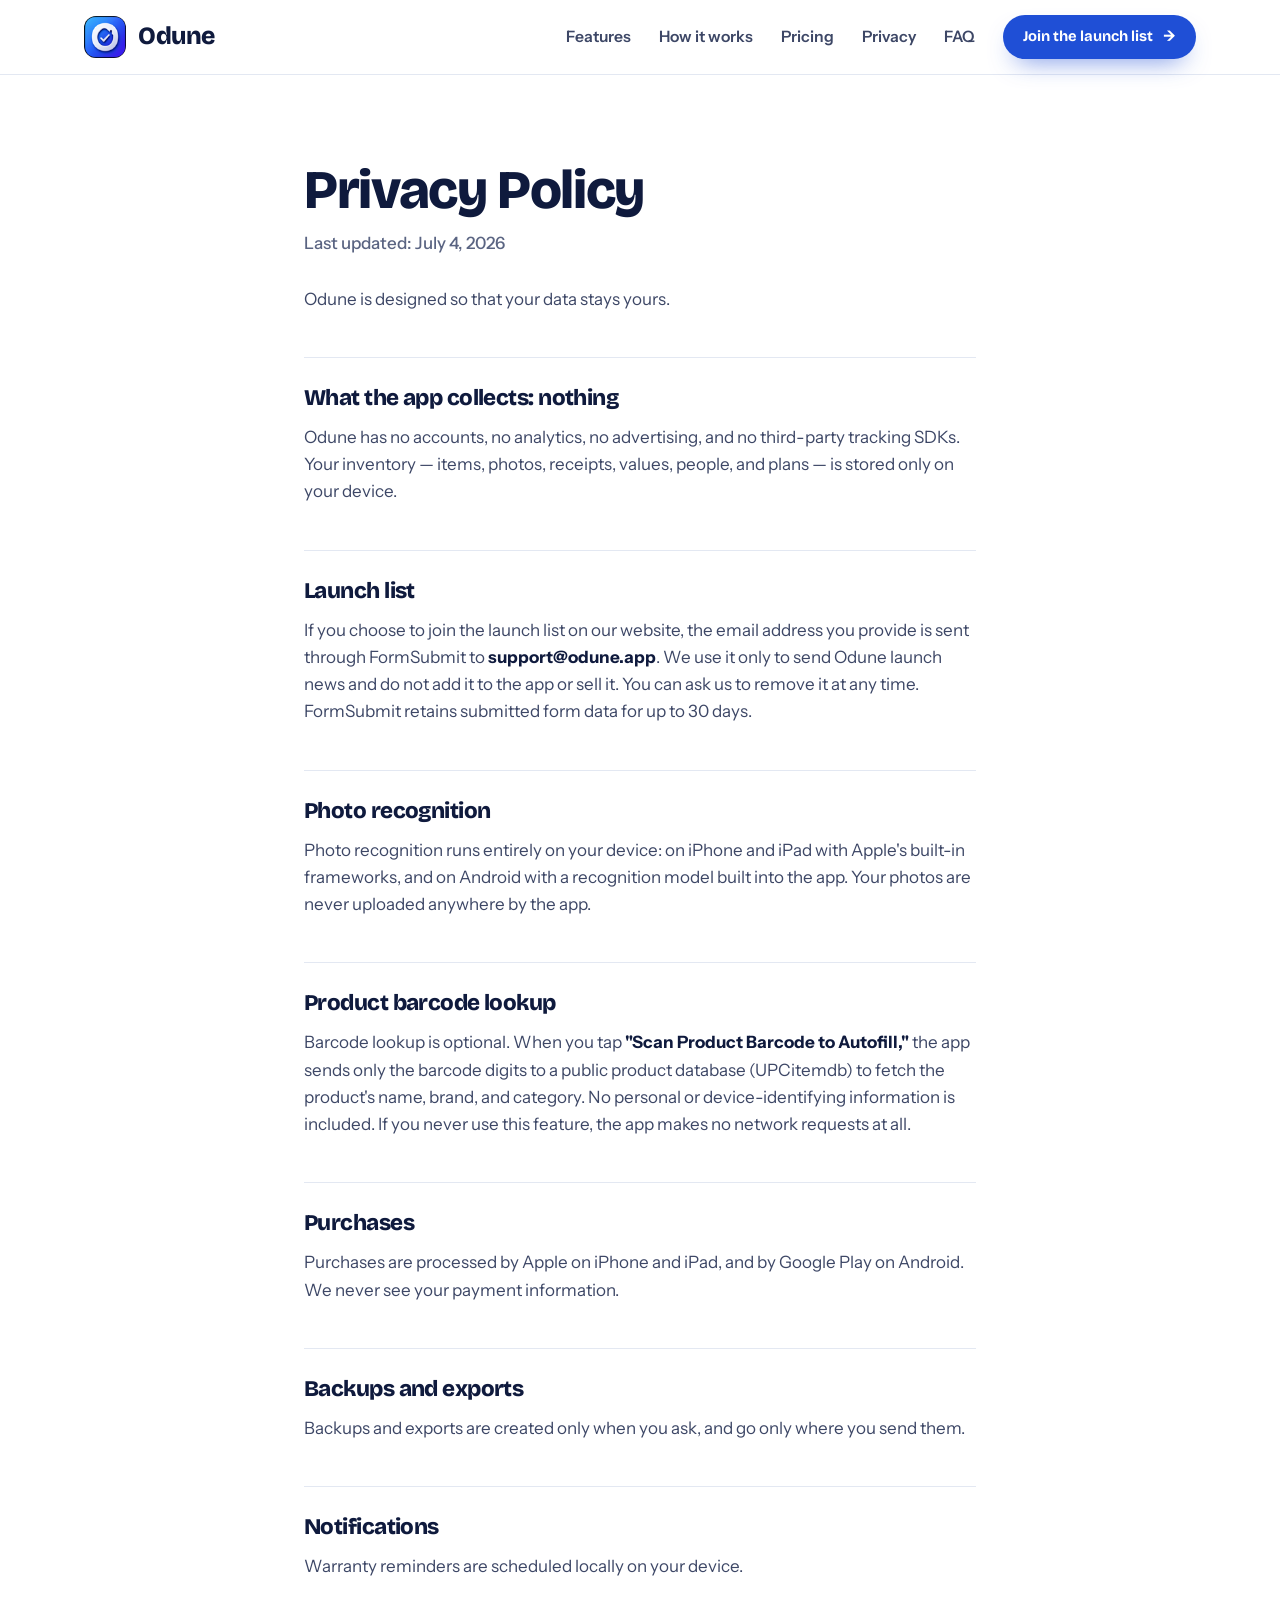
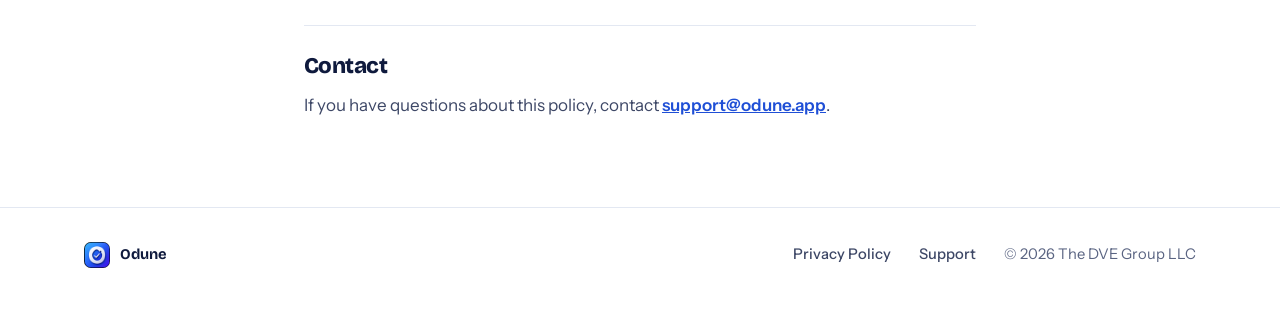
==== commit f2150d73: "Know what you own: the reworked site, for iPhone, iPad and Android Synced from the app repository's " ====
--- a/privacy.html
+++ b/privacy.html
@@ -22,7 +22,7 @@
 <meta name="twitter:image" content="https://www.odune.app/assets/og.png">
 <link rel="preconnect" href="https://fonts.googleapis.com">
 <link rel="preconnect" href="https://fonts.gstatic.com" crossorigin>
-<link href="https://fonts.googleapis.com/css2?family=Fraunces:ital,opsz,wght@0,9..144,400..700;1,9..144,400..700&family=Instrument+Sans:ital,wght@0,400..700;1,400..700&display=swap" rel="stylesheet">
+<link href="https://fonts.googleapis.com/css2?family=Bricolage+Grotesque:opsz,wght@12..96,400..800&family=Instrument+Sans:ital,wght@0,400..700;1,400..700&display=swap" rel="stylesheet">
 <link rel="stylesheet" href="styles.css">
 </head>
 <body>
@@ -31,10 +31,11 @@
   <nav class="site wrap">
     <a class="brand" href="index.html"><img src="assets/icon-64.png" width="64" height="64" alt="">Odune</a>
     <a class="link" href="index.html#features">Features</a>
+    <a class="link" href="index.html#how">How it works</a>
     <a class="link" href="index.html#pricing">Pricing</a>
     <a class="link" href="privacy.html">Privacy</a>
-    <a class="link" href="support.html">Support</a>
-    <a class="btn primary small" href="index.html#launch">Get notified</a>
+    <a class="link" href="support.html">FAQ</a>
+    <a class="btn primary small" href="index.html#launch">Join the launch list <span class="arrow">→</span></a>
   </nav>
 </header>
 
@@ -58,8 +59,9 @@
     up to 30 days.</p>
 
     <h2>Photo recognition</h2>
-    <p>Photo recognition runs entirely on your device using Apple's built-in
-    frameworks. Your photos are never uploaded anywhere by the app.</p>
+    <p>Photo recognition runs entirely on your device: on iPhone and iPad with
+    Apple's built-in frameworks, and on Android with a recognition model built into
+    the app. Your photos are never uploaded anywhere by the app.</p>
 
     <h2>Product barcode lookup</h2>
     <p>Barcode lookup is optional. When you tap <strong>"Scan Product Barcode to
@@ -69,7 +71,8 @@
     feature, the app makes no network requests at all.</p>
 
     <h2>Purchases</h2>
-    <p>Purchases are processed by Apple. We never see your payment information.</p>
+    <p>Purchases are processed by Apple on iPhone and iPad, and by Google Play on
+    Android. We never see your payment information.</p>
 
     <h2>Backups and exports</h2>
     <p>Backups and exports are created only when you ask, and go only where you
--- a/styles.css
+++ b/styles.css
@@ -1,26 +1,23 @@
 /* Odune — marketing site
-   Direction: bright, bold, playful consumer app page.
-   White ground, punchy blue, hand-drawn accents, big friendly type. */
+   Direction: calm, trustworthy, private. White and soft blue grounds, deep
+   navy type, one confident blue, line icons on pale blue tiles, and real
+   screenshots of the app. Matches the app's own look. */
 
 :root {
   --paper: #ffffff;
-  --paper-deep: #f4f6fb;
-  --ink: #0e1116;
-  --ink-soft: #3f4757;
-  --ink-faint: #5f6a7d;
-  --line: #e6e9f0;
+  --paper-deep: #f4f7fd;
+  --ink: #0f1a3d;
+  --ink-soft: #3d4766;
+  --ink-faint: #5a6482;
+  --line: #e3e8f2;
   --brand: #2e6bff;
   --brand-deep: #1f4fd6;
-  --brand-grad: linear-gradient(135deg, #2e6bff 0%, #5b2eff 100%);
-  --orange: #f97316;
-  --pink: #ec4899;
-  --green: #10b981;
-  --purple: #8b5cf6;
-  --teal: #06b6d4;
+  --brand-pale: #e2eaff;
+  --brand-grad: linear-gradient(135deg, #245be6 0%, #5227e8 100%);
+  --navy: #0b1533;
   --radius: 22px;
   --font-display: "Bricolage Grotesque", "Avenir Next", "Helvetica Neue", sans-serif;
   --font-body: "Instrument Sans", "Helvetica Neue", "Segoe UI", sans-serif;
-  --font-hand: "Caveat", "Marker Felt", cursive;
 }
 
 * { box-sizing: border-box; margin: 0; padding: 0; }
@@ -49,46 +46,52 @@
 
 ::selection { background: var(--brand); color: #fff; }
 
-.wrap { max-width: 1120px; margin: 0 auto; padding-inline: 24px; }
+.wrap { max-width: 1160px; margin: 0 auto; padding-inline: 24px; }
 
 /* ---------- type ---------- */
 
 h1, h2, h3 {
   font-family: var(--font-display);
   font-weight: 800;
-  letter-spacing: -0.02em;
+  letter-spacing: -0.025em;
   line-height: 1.02;
   text-wrap: balance;
 }
-h1 { font-size: clamp(3rem, 7.5vw, 5.4rem); }
-h2 { font-size: clamp(2rem, 4.4vw, 3.1rem); }
-h3 { font-size: 1.3rem; line-height: 1.25; }
-
-.accent-blue { color: var(--brand); }
-.accent-orange { color: var(--orange); }
-.accent-purple { color: var(--purple); }
+h1 { font-size: clamp(3.2rem, 7.6vw, 5.8rem); }
+h2 { font-size: clamp(2rem, 4.2vw, 3rem); line-height: 1.08; }
+h3 { font-size: 1.2rem; line-height: 1.25; letter-spacing: -0.01em; }
+
+.accent { color: var(--brand); }
+
+.eyebrow {
+  font-family: var(--font-display);
+  font-weight: 700; font-size: 0.8rem;
+  letter-spacing: 0.12em; text-transform: uppercase;
+  color: var(--brand-deep);
+  margin-bottom: 12px;
+}
 
 .lede {
-  font-family: var(--font-display);
-  font-weight: 700;
-  font-size: clamp(1.3rem, 2.6vw, 1.8rem);
-  line-height: 1.2;
+  font-size: clamp(1.1rem, 2.1vw, 1.35rem);
+  line-height: 1.45;
+  color: var(--ink-soft);
   margin-top: 22px;
-  max-width: 21em;
-}
-.sub {
-  font-size: clamp(1.05rem, 2vw, 1.25rem);
-  color: var(--ink-soft);
-  margin-top: 12px;
-  max-width: 30em;
-}
-
-.hand {
-  font-family: var(--font-hand);
-  font-size: 1.6rem;
-  line-height: 1.05;
-  color: var(--purple);
-  font-weight: 600;
+  max-width: 24em;
+}
+
+/* Line icons, drawn from the symbols at the top of the page. */
+.ic {
+  width: 24px; height: 24px; flex: 0 0 auto;
+  fill: none; stroke: currentColor; stroke-width: 2;
+  stroke-linecap: round; stroke-linejoin: round;
+}
+.ic.fill { fill: currentColor; stroke: none; }
+
+/* An icon on a pale blue rounded square, as in the app. */
+.tile {
+  width: 52px; height: 52px; border-radius: 16px;
+  display: inline-grid; place-items: center; flex: 0 0 auto;
+  background: var(--brand-pale); color: var(--brand-deep);
 }
 
 /* ---------- nav ---------- */
@@ -97,20 +100,20 @@
   position: sticky;
   top: 0;
   z-index: 50;
-  background: rgba(255, 255, 255, 0.92);
+  background: rgba(255, 255, 255, 0.9);
   backdrop-filter: blur(14px);
   -webkit-backdrop-filter: blur(14px);
   border-bottom: 1px solid var(--line);
 }
-nav.site { display: flex; align-items: center; gap: 30px; height: 72px; }
+nav.site { display: flex; align-items: center; gap: 28px; height: 74px; }
 .brand {
   display: flex; align-items: center; gap: 12px;
   text-decoration: none; color: var(--ink);
   font-family: var(--font-display);
-  font-size: 1.5rem; font-weight: 800;
+  font-size: 1.55rem; font-weight: 800; letter-spacing: -0.02em;
   margin-right: auto;
 }
-.brand img { width: 40px; height: 40px; border-radius: 11px; display: block; }
+.brand img { width: 42px; height: 42px; border-radius: 12px; display: block; }
 
 nav.site a.link {
   color: var(--ink-soft); text-decoration: none;
@@ -128,34 +131,47 @@
   transition: transform 0.15s, box-shadow 0.15s, background 0.15s;
 }
 .btn.primary {
-  background: var(--brand); color: #fff;
-  box-shadow: 0 10px 24px -10px rgba(46, 107, 255, 0.6);
-}
-.btn.primary:hover { background: var(--brand-deep); transform: translateY(-2px); }
-.btn.ghost { background: var(--paper-deep); color: var(--ink); }
-.btn.ghost:hover { background: #e9edf6; }
+  background: var(--brand-deep); color: #fff;
+  box-shadow: 0 12px 26px -12px rgba(31, 79, 214, 0.7);
+}
+.btn.primary:hover { background: #1a43b8; transform: translateY(-2px); }
+.btn.ghost { background: var(--paper-deep); color: var(--ink); border: 1px solid var(--line); }
+.btn.ghost:hover { background: #e9eef8; }
 .btn.small { padding: 10px 20px; font-size: 0.92rem; }
 .btn .arrow { font-family: var(--font-body); font-weight: 700; }
 
 /* ---------- hero ---------- */
 
-.hero { position: relative; padding: clamp(48px, 7vw, 96px) 0 clamp(48px, 6vw, 80px); overflow: hidden; }
-.hero .wrap {
+.hero {
+  position: relative; overflow: hidden;
+  padding: clamp(48px, 7vw, 96px) 0 clamp(40px, 5vw, 64px);
+  background:
+    radial-gradient(60% 70% at 85% 30%, #dfe9ff 0%, rgba(223, 233, 255, 0) 70%),
+    linear-gradient(180deg, #ffffff 0%, var(--paper-deep) 100%);
+}
+.hero > .wrap:first-child {
   display: grid;
-  grid-template-columns: 0.92fr 1.08fr;
+  grid-template-columns: 1fr 1fr;
   gap: clamp(24px, 4vw, 56px);
   align-items: center;
 }
+.hero h1 { color: var(--ink); }
 .hero-copy { animation: pop 0.7s cubic-bezier(0.2, 0.8, 0.25, 1) both; }
 .hero-cta { display: flex; flex-wrap: wrap; align-items: center; gap: 16px; margin-top: 32px; }
 .hero-note { margin-top: 12px; font-size: 0.9rem; color: var(--ink-faint); font-weight: 500; }
 .hero-note a { color: var(--ink-soft); font-weight: 700; }
+.platform {
+  display: flex; align-items: center; gap: 10px;
+  margin-top: 22px; color: var(--ink-soft); font-weight: 600; font-size: 0.95rem;
+}
+.platform .ic { width: 20px; height: 20px; color: var(--ink); }
+
 .launch-form {
-  display: flex; gap: 10px; margin-top: 32px; max-width: 520px;
+  display: flex; gap: 10px; margin-top: 30px; max-width: 520px;
   padding: 6px; background: #fff; border: 1px solid var(--line);
-  border-radius: 999px; box-shadow: 0 14px 34px -24px rgba(15, 23, 42, 0.5);
-}
-.launch-form:focus-within { border-color: var(--brand); box-shadow: 0 0 0 3px rgba(46, 107, 255, 0.14); }
+  border-radius: 999px; box-shadow: 0 16px 36px -26px rgba(15, 26, 61, 0.55);
+}
+.launch-form:focus-within { border-color: var(--brand); box-shadow: 0 0 0 3px rgba(46, 107, 255, 0.16); }
 .launch-form input[type="email"] {
   min-width: 0; flex: 1; border: 0; outline: 0; background: transparent;
   padding: 0 10px 0 16px; color: var(--ink); font: inherit;
@@ -169,204 +185,146 @@
   to { opacity: 1; transform: none; }
 }
 
-/* hero visual flow: capture -> card -> inventory */
-.flow {
+/* The app with a few of the things it keeps: an item, a warranty, a receipt. */
+.hero-visual {
   position: relative;
-  min-height: 560px;
+  min-height: 600px;
   animation: pop 0.8s 0.12s cubic-bezier(0.2, 0.8, 0.25, 1) both;
 }
-.flow svg.doodle { position: absolute; overflow: visible; pointer-events: none; z-index: 4; }
-
-.capture {
+.hero-visual .phone {
+  position: absolute; left: 50%; top: 0; transform: translateX(-42%);
+  width: min(290px, 62vw);
+  border-radius: 46px; padding: 10px;
+  background: var(--navy);
+  box-shadow: 0 40px 70px -30px rgba(15, 26, 61, 0.55);
+}
+.hero-visual .phone img { display: block; width: 100%; height: auto; border-radius: 37px; }
+
+.float-card {
   position: absolute;
-  left: 0; top: 40px;
-  width: 218px;
-  background: #101223;
-  border-radius: 26px;
-  padding: 14px 14px 12px;
-  transform: rotate(-5deg);
-  box-shadow: 0 26px 50px -22px rgba(14, 17, 22, 0.5);
-  z-index: 2;
-}
-.capture .statusdots { display: flex; gap: 5px; justify-content: center; margin-bottom: 10px; }
-.capture .statusdots i { width: 5px; height: 5px; border-radius: 50%; background: #3a3f55; }
-.capture .frame {
-  border-radius: 14px;
-  overflow: hidden;
-  line-height: 0;
-}
-.capture .frame img {
-  display: block; width: 100%; height: 158px;
-  object-fit: cover;
-}
-.capture .modes {
-  display: flex; justify-content: center; gap: 12px;
-  font-size: 0.55rem; letter-spacing: 0.08em;
-  color: #8a8fa8; margin-top: 12px; font-weight: 600;
-}
-.capture .modes .on { color: #ffd60a; }
-.capture .shutter {
-  width: 40px; height: 40px; border-radius: 50%;
-  border: 3px solid #fff; background: #fff;
-  box-shadow: 0 0 0 3px #101223 inset;
-  margin: 10px auto 2px;
-}
-
-.itemcard {
-  position: absolute;
-  left: 150px; top: 270px;
-  width: 240px;
-  background: #fff;
-  border-radius: 20px;
-  padding: 16px;
-  box-shadow: 0 24px 48px -20px rgba(14, 17, 22, 0.28);
+  display: flex; align-items: center; gap: 14px;
+  background: rgba(255, 255, 255, 0.96);
   border: 1px solid var(--line);
-  z-index: 3;
-}
-.itemcard .thumb {
-  border-radius: 12px; overflow: hidden;
-  line-height: 0; margin-bottom: 12px;
-}
-.itemcard .thumb img {
-  display: block; width: 100%; height: 122px;
-  object-fit: cover;
-}
-.itemcard .name { font-family: var(--font-display); font-weight: 700; font-size: 1.1rem; }
-.itemcard .meta { color: var(--ink-faint); font-size: 0.85rem; margin-top: 2px; }
-.itemcard .price { color: var(--brand); font-family: var(--font-display); font-weight: 800; font-size: 1.25rem; margin-top: 8px; }
-
-.flow .phone {
-  position: absolute;
-  right: 0; top: 0;
-  width: min(280px, 60vw);
-  border-radius: 44px;
-  padding: 10px;
-  background: #101223;
-  box-shadow: 0 30px 60px -24px rgba(14, 17, 22, 0.45);
-  z-index: 1;
-}
-.flow .phone img { display: block; width: 100%; height: auto; border-radius: 35px; }
-
-.flow .note {
-  position: absolute;
-  left: 6px; top: 420px;
-  width: 118px;
-  text-align: center;
-  transform: rotate(-4deg);
-  z-index: 4;
-}
-
-/* ---------- snap / sorted / ready strip ---------- */
-
-.steps { background: var(--paper-deep); border-block: 1px solid var(--line); }
-.steps .wrap {
-  display: flex; flex-wrap: wrap;
-  align-items: center; justify-content: center;
-  gap: clamp(18px, 3.5vw, 44px);
-  padding-block: clamp(36px, 5vw, 56px);
-}
-.step { display: flex; align-items: center; gap: 18px; }
-.step .bubble {
-  width: 92px; height: 92px; border-radius: 50%;
-  display: grid; place-items: center;
-  flex: 0 0 92px;
-}
-.step .bubble svg { width: 44px; height: 44px; }
-.step.snap .bubble { background: #ffedd5; }
-.step.sorted .bubble { background: #d8f6f0; }
-.step.ready .bubble { background: #ede9fe; }
-.step h3 { font-size: clamp(1.6rem, 3vw, 2.2rem); font-weight: 800; }
-.step.snap h3 { color: var(--orange); }
-.step.sorted h3 { color: var(--brand); }
-.step.ready h3 { color: var(--purple); }
-.step p { color: var(--ink-soft); font-weight: 600; line-height: 1.3; margin-top: 2px; }
-.step-arrow { color: #b7bfce; flex: 0 0 auto; }
-
-/* ---------- badge bar ---------- */
-
-.badges { border-bottom: 1px solid var(--line); }
-.badges .wrap {
+  border-radius: 20px; padding: 12px 16px 12px 12px;
+  box-shadow: 0 24px 46px -24px rgba(15, 26, 61, 0.45);
+}
+.float-card .name { font-family: var(--font-display); font-weight: 700; font-size: 1rem; line-height: 1.2; }
+.float-card .meta { color: var(--ink-faint); font-size: 0.84rem; }
+.float-card .price { color: var(--brand-deep); font-family: var(--font-display); font-weight: 800; font-size: 1.1rem; margin-top: 2px; }
+.float-card .tile { width: 44px; height: 44px; border-radius: 14px; }
+.float-card.item { left: 0; top: 300px; padding-right: 22px; animation: floaty 4.6s 0.8s ease-in-out infinite; }
+.float-card.item img { width: 76px; height: 76px; border-radius: 14px; object-fit: cover; display: block; }
+.float-card.detail { right: 0; top: 120px; animation: floaty 5.2s 0.3s ease-in-out infinite; }
+.float-card.receipt { right: 24px; top: 470px; animation-delay: 1.2s; }
+
+/* On your device. No accounts. No tracking. */
+.trust {
+  list-style: none;
   display: flex; flex-wrap: wrap; justify-content: center;
-  gap: 14px 0; padding-block: 22px;
-}
-.badge {
-  display: flex; align-items: center; gap: 12px;
-  font-weight: 600; color: var(--ink);
-  padding-inline: 28px;
-}
-.badge + .badge { border-left: 1px solid var(--line); }
-.badge .chip {
-  width: 34px; height: 34px; border-radius: 10px;
-  display: grid; place-items: center; flex: 0 0 34px;
-}
-.badge .chip.pink { background: #fce7f3; color: var(--pink); }
-.badge .chip.green { background: #d1fae5; color: var(--green); }
+  gap: 14px 40px;
+  margin-top: clamp(36px, 5vw, 56px);
+}
+.trust li {
+  display: flex; align-items: center; gap: 14px;
+  font-family: var(--font-display); font-weight: 700; font-size: 1.1rem;
+}
+.trust .tile { border-radius: 50%; background: #fff; border: 1px solid var(--line); box-shadow: 0 10px 24px -18px rgba(15, 26, 61, 0.5); }
+
+/* ---------- sections ---------- */
+
+section.block { padding-block: clamp(64px, 8vw, 110px); }
+section.tinted { background: var(--paper-deep); border-block: 1px solid var(--line); }
+.block-head { text-align: center; max-width: 44em; margin: 0 auto; }
+.block-head p:not(.eyebrow) { margin-top: 14px; color: var(--ink-soft); font-size: 1.12rem; }
+.center { text-align: center; margin-top: 44px; }
 
 /* ---------- features ---------- */
 
-section.block { padding-block: clamp(64px, 8vw, 110px); }
-.block-head { text-align: center; max-width: 42em; margin: 0 auto; }
-.block-head p { margin-top: 14px; color: var(--ink-soft); font-size: 1.1rem; }
-
-.features {
+.feature-row {
   display: grid;
-  grid-template-columns: repeat(3, 1fr);
-  gap: 22px;
+  grid-template-columns: repeat(5, 1fr);
   margin-top: 52px;
-}
-.benefit-groups { align-items: stretch; }
-.feature.benefit { padding: 30px; border-radius: 24px; }
-.feature.benefit p { font-size: 1rem; }
-.feature {
   background: #fff;
   border: 1px solid var(--line);
-  border-radius: var(--radius);
-  padding: 28px 26px;
-  transition: transform 0.18s, box-shadow 0.18s;
-}
-.feature:hover { transform: translateY(-4px); box-shadow: 0 20px 40px -24px rgba(14, 17, 22, 0.25); }
-.feature .chip {
-  width: 52px; height: 52px; border-radius: 15px;
-  display: grid; place-items: center; margin-bottom: 18px;
-}
-.feature .chip svg { width: 26px; height: 26px; }
-.feature h3 { display: flex; align-items: center; gap: 10px; }
-.feature p { color: var(--ink-soft); margin-top: 10px; font-size: 0.98rem; }
-.chip.blue { background: #dbeafe; color: var(--brand); }
-.chip.orange { background: #ffedd5; color: var(--orange); }
-.chip.teal { background: #cffafe; color: var(--teal); }
-.chip.purple { background: #ede9fe; color: var(--purple); }
-.chip.pink { background: #fce7f3; color: var(--pink); }
-.chip.green { background: #d1fae5; color: var(--green); }
-
-.badge-pro {
-  font-family: var(--font-display);
-  font-size: 0.66rem; font-weight: 800; letter-spacing: 0.12em;
-  padding: 4px 9px; border-radius: 7px;
-  background: var(--brand-grad); color: #fff;
-}
-
-/* ---------- screenshots row ---------- */
-
-.shots { background: var(--paper-deep); border-block: 1px solid var(--line); }
-.shots .row {
-  display: flex; justify-content: center; align-items: flex-start;
-  gap: clamp(18px, 3vw, 40px);
-  margin-top: 48px;
-}
+  border-radius: 26px;
+  box-shadow: 0 30px 60px -48px rgba(15, 26, 61, 0.45);
+}
+.feature { padding: 30px 18px; text-align: center; }
+.feature + .feature { border-left: 1px solid var(--line); }
+.feature .tile { margin-bottom: 14px; }
+.feature p { color: var(--ink-soft); margin-top: 6px; font-size: 0.95rem; line-height: 1.4; }
+
+/* ---------- screenshots ---------- */
+
+section.app { background: var(--paper-deep); border-block: 1px solid var(--line); }
+.shots {
+  display: grid; grid-template-columns: repeat(3, 1fr);
+  gap: clamp(20px, 3vw, 44px);
+  margin-top: 52px;
+}
+.shots figure { text-align: center; }
 .shot-phone {
-  width: min(250px, 70vw);
+  width: min(250px, 70vw); margin-inline: auto;
   border-radius: 40px; padding: 9px;
-  background: #101223;
-  box-shadow: 0 24px 48px -22px rgba(14, 17, 22, 0.4);
+  background: var(--navy);
+  box-shadow: 0 28px 52px -26px rgba(15, 26, 61, 0.5);
 }
 .shot-phone img { display: block; width: 100%; height: auto; border-radius: 32px; }
-.shot-phone.tilt-l { transform: rotate(-3deg) translateY(14px); }
-.shot-phone.tilt-r { transform: rotate(3deg) translateY(14px); }
+.shots figcaption { margin-top: 24px; color: var(--ink-soft); font-size: 0.98rem; max-width: 18em; margin-inline: auto; }
+.shots figcaption .device {
+  display: inline-block; margin-bottom: 8px;
+  padding: 3px 10px; border-radius: 999px;
+  background: var(--brand-pale); color: var(--brand-deep);
+  font-family: var(--font-display); font-weight: 700; font-size: 0.75rem; letter-spacing: 0.04em;
+}
+.shots figcaption strong { display: block; font-family: var(--font-display); font-size: 1.15rem; color: var(--ink); margin-bottom: 4px; }
 .shot-cap {
-  text-align: center; margin-top: 20px;
+  text-align: center; margin-top: 28px;
   font-weight: 600; color: var(--ink-faint); font-size: 0.9rem;
 }
+
+/* ---------- be prepared ---------- */
+
+.prepared {
+  background:
+    radial-gradient(50% 80% at 80% 50%, rgba(46, 107, 255, 0.28) 0%, rgba(46, 107, 255, 0) 70%),
+    var(--navy);
+  color: #fff;
+  padding-block: clamp(64px, 8vw, 100px);
+  overflow: hidden;
+}
+.prepared .wrap {
+  display: grid; grid-template-columns: 1.2fr 0.8fr;
+  gap: clamp(28px, 5vw, 72px); align-items: center;
+}
+.prepared .eyebrow { color: #9db8ff; }
+.prepared h2 { color: #fff; max-width: 14em; }
+.prepared p:not(.eyebrow) { color: #c9d4f0; margin-top: 18px; font-size: 1.1rem; max-width: 32em; }
+.prepared .btn { margin-top: 30px; }
+.prepared .shot-phone { width: min(260px, 70vw); background: #1c2a55; transform: rotate(3deg); }
+
+/* ---------- how it works ---------- */
+
+.steps {
+  list-style: none; counter-reset: step;
+  display: grid; grid-template-columns: repeat(3, 1fr);
+  gap: 22px; margin-top: 52px;
+}
+.steps li {
+  counter-increment: step;
+  position: relative;
+  background: #fff; border: 1px solid var(--line);
+  border-radius: var(--radius); padding: 32px 28px;
+  text-align: center;
+}
+.steps li::before {
+  content: counter(step);
+  position: absolute; top: 16px; left: 18px;
+  font-family: var(--font-display); font-weight: 800; font-size: 0.85rem;
+  color: var(--ink-faint);
+}
+.steps .tile { margin-bottom: 16px; }
+.steps p { color: var(--ink-soft); margin-top: 8px; font-size: 0.98rem; }
 
 /* ---------- pricing ---------- */
 
@@ -380,11 +338,11 @@
   border-radius: var(--radius); padding: 36px 32px;
   display: flex; flex-direction: column;
 }
-.plan.pro { border: 2px solid var(--brand); box-shadow: 0 24px 48px -26px rgba(46, 107, 255, 0.45); position: relative; }
+.plan.pro { border: 2px solid var(--brand-deep); box-shadow: 0 24px 48px -26px rgba(31, 79, 214, 0.5); position: relative; }
 .plan.pro::before {
   content: "ONE-TIME PURCHASE";
   position: absolute; top: -13px; left: 50%; transform: translateX(-50%);
-  background: var(--brand); color: #fff;
+  background: var(--brand-deep); color: #fff;
   font-family: var(--font-display); font-weight: 800;
   font-size: 0.68rem; letter-spacing: 0.1em;
   padding: 5px 14px; border-radius: 999px; white-space: nowrap;
@@ -397,30 +355,25 @@
 .plan ul li::before {
   content: "✓"; position: absolute; left: 0; top: 0;
   width: 20px; height: 20px; border-radius: 50%;
-  background: #d1fae5; color: var(--green);
+  background: var(--brand-pale); color: var(--brand-deep);
   font-size: 0.7rem; font-weight: 700;
   display: grid; place-items: center; margin-top: 2px;
 }
 .plan .note { margin-top: auto; padding-top: 24px; font-size: 0.9rem; color: var(--ink-faint); }
 
-/* ---------- privacy panel ---------- */
-
-.privacy-band .panel {
-  background: linear-gradient(135deg, #eef3ff 0%, #f3efff 100%);
-  border: 1px solid #dfe6fb;
-  border-radius: 28px;
+/* ---------- privacy ---------- */
+
+.privacy-panel {
+  background: linear-gradient(160deg, #f4f7ff 0%, #e8efff 100%);
+  border: 1px solid #d9e3fb;
+  border-radius: 30px;
   padding: clamp(36px, 5vw, 64px);
   text-align: center;
-  max-width: 880px; margin-inline: auto;
-  position: relative; overflow: hidden;
-}
-.privacy-band .lock {
-  width: 64px; height: 64px; border-radius: 18px;
-  background: #d1fae5; color: var(--green);
-  display: grid; place-items: center; margin: 0 auto 22px;
-}
-.privacy-band p { margin-top: 16px; color: var(--ink-soft); max-width: 36em; margin-inline: auto; }
-.privacy-band .btn { margin-top: 28px; }
+  max-width: 900px; margin-inline: auto;
+}
+.privacy-panel p:not(.eyebrow) { margin-top: 16px; color: var(--ink-soft); max-width: 36em; margin-inline: auto; }
+.privacy-panel .trust { margin-top: 32px; }
+.privacy-panel .btn { margin-top: 34px; }
 
 /* ---------- finale ---------- */
 
@@ -458,7 +411,7 @@
 }
 main.doc p { margin-top: 14px; color: var(--ink-soft); }
 main.doc strong { color: var(--ink); }
-main.doc a { color: var(--brand); font-weight: 600; }
+main.doc a { color: var(--brand-deep); font-weight: 600; }
 main.doc ul { margin: 14px 0 0 22px; color: var(--ink-soft); }
 main.doc ul li + li { margin-top: 8px; }
 
@@ -472,108 +425,95 @@
   list-style: none; display: flex; justify-content: space-between; gap: 16px;
   font-family: var(--font-display);
 }
-.faq summary::after { content: "+"; color: var(--brand); font-size: 1.3rem; font-weight: 700; }
+.faq summary::after { content: "+"; color: var(--brand-deep); font-size: 1.3rem; font-weight: 700; }
 .faq details[open] summary::after { content: "–"; }
 .faq details p { margin-top: 12px; }
 
 .contact-card {
   margin-top: 40px; border-radius: var(--radius); padding: 32px;
-  background: linear-gradient(135deg, #eef3ff 0%, #f3efff 100%);
-  border: 1px solid #dfe6fb;
+  background: linear-gradient(160deg, #f4f7ff 0%, #e8efff 100%);
+  border: 1px solid #d9e3fb;
 }
 .contact-card h2 { border: none; padding: 0; margin: 0; color: var(--ink); font-family: var(--font-display); }
 .contact-card p { color: var(--ink-soft); }
-.contact-card a { color: var(--brand); }
+.contact-card a { color: var(--brand-deep); }
 
 /* ---------- launch-list confirmation ---------- */
 
 .signup-success {
   min-height: 100vh; display: grid; place-items: center;
-  padding: 32px; background: linear-gradient(145deg, #f7f9ff, #f3efff);
+  padding: 32px; background: linear-gradient(160deg, #f7f9ff, #e8efff);
 }
 .success-card {
   width: min(100%, 560px); padding: 56px 36px; text-align: center;
   background: #fff; border: 1px solid var(--line); border-radius: 30px;
-  box-shadow: 0 30px 80px -50px rgba(46, 107, 255, 0.5);
+  box-shadow: 0 30px 80px -50px rgba(31, 79, 214, 0.55);
 }
 .success-card img { border-radius: 24px; margin-bottom: 24px; }
 .success-card h1 { font-size: clamp(2.4rem, 7vw, 4.2rem); }
 .success-card p { color: var(--ink-soft); margin: 16px auto 28px; max-width: 30em; }
 
-/* ---------- motion & responsive ---------- */
-
-@media (prefers-reduced-motion: reduce) {
-  html { scroll-behavior: auto; }
-  .hero-copy, .flow { animation: none; }
-  .feature, .btn { transition: none; }
-}
-
-@media (max-width: 1000px) {
-  .features { grid-template-columns: 1fr 1fr; }
-  .shots .row .shot-phone:nth-child(3) { display: none; }
-}
-
-@media (max-width: 860px) {
+/* ---------- responsive ---------- */
+
+@media (max-width: 1040px) {
+  .feature-row { grid-template-columns: repeat(3, 1fr); }
+  .feature:nth-child(4) { border-left: none; }
+  .feature:nth-child(n + 4) { border-top: 1px solid var(--line); }
+}
+
+@media (max-width: 900px) {
   nav.site { height: 64px; gap: 12px; }
   nav.site a.link { display: none; }
   nav.site .btn.small { padding: 9px 14px; }
-  .hero .wrap { grid-template-columns: 1fr; }
-  .flow { min-height: 480px; max-width: 480px; margin-inline: auto; }
+  .hero > .wrap:first-child { grid-template-columns: 1fr; }
+  .hero-visual { min-height: 560px; max-width: 520px; width: 100%; margin-inline: auto; }
+  .shots { grid-template-columns: 1fr; gap: 48px; }
+  .prepared .wrap { grid-template-columns: 1fr; }
+  .prepared .shot-phone { display: none; }
+  .steps { grid-template-columns: 1fr; }
   .plans { grid-template-columns: 1fr; }
-  .features { grid-template-columns: 1fr; }
-  .badge + .badge { border-left: none; }
-  .step-arrow { display: none; }
-  .steps .wrap { flex-direction: column; align-items: flex-start; }
-}
-
-@media (max-width: 520px) {
+}
+
+@media (max-width: 600px) {
   .brand { font-size: 1.3rem; }
   .brand img { width: 36px; height: 36px; }
   nav.site .btn.small { font-size: 0.82rem; }
+  nav.site .btn.small .arrow { display: none; }
   .launch-form { border-radius: 22px; flex-direction: column; padding: 8px; }
   .launch-form input[type="email"] { min-height: 48px; padding-inline: 14px; }
   .launch-form .btn { justify-content: center; }
-  /* Simplified collage: centered phone + one overlapping card. */
-  .flow { min-height: 0; }
-  .capture, .flow svg.doodle, .flow .note { display: none; }
-  .flow .phone { position: relative; right: auto; margin: 8px auto 0; width: 232px; }
-  .itemcard {
-    left: 0; top: auto; bottom: 26px;
-    width: 188px; padding: 13px;
-  }
-  .itemcard .name { font-size: 0.98rem; }
-  .itemcard .price { font-size: 1.1rem; }
-}
-
-/* ---------- slight animation ---------- */
+  .hero-visual { min-height: 0; }
+  .hero-visual .phone { position: relative; left: auto; transform: none; margin: 8px auto 0; width: 240px; }
+  .float-card.detail, .float-card.receipt { display: none; }
+  .float-card.item { left: 0; top: auto; bottom: 30px; }
+  .float-card.item img { width: 56px; height: 56px; }
+  .feature-row { grid-template-columns: 1fr 1fr; }
+  .feature + .feature { border-left: none; }
+  .feature:nth-child(even) { border-left: 1px solid var(--line); }
+  .feature:nth-child(n + 3) { border-top: 1px solid var(--line); }
+  .feature:nth-child(5) { grid-column: 1 / -1; border-left: none; }
+  .trust { justify-content: flex-start; flex-direction: column; align-items: flex-start; }
+}
+
+/* ---------- motion ---------- */
 
 @keyframes floaty {
   0%, 100% { transform: translateY(0); }
   50% { transform: translateY(-7px); }
 }
-@keyframes floaty-r {
-  0%, 100% { transform: rotate(-5deg) translateY(0); }
-  50% { transform: rotate(-5deg) translateY(-6px); }
-}
-.flow .sparkle { animation: floaty 3.4s ease-in-out infinite; }
-.flow .sparkle.s2 { animation-duration: 4.2s; animation-delay: 0.6s; }
-.flow .sparkle.s3 { animation-duration: 3.8s; animation-delay: 1.1s; }
-.capture { animation: floaty-r 5s ease-in-out infinite; }
-.itemcard { animation: floaty 4.6s 0.8s ease-in-out infinite; }
-
-/* scroll reveal */
+
 .reveal { opacity: 0; transform: translateY(26px); transition: opacity 0.6s ease, transform 0.6s cubic-bezier(0.2, 0.8, 0.25, 1); }
 .reveal.in { opacity: 1; transform: none; }
-.features .feature:nth-child(2) { transition-delay: 0.08s; }
-.features .feature:nth-child(3) { transition-delay: 0.16s; }
-.features .feature:nth-child(4) { transition-delay: 0.24s; }
-.features .feature:nth-child(5) { transition-delay: 0.32s; }
-.features .feature:nth-child(6) { transition-delay: 0.4s; }
-.steps .step:nth-child(3) { transition-delay: 0.12s; }
-.steps .step:nth-child(5) { transition-delay: 0.24s; }
+.feature-row .feature:nth-child(2) { transition-delay: 0.06s; }
+.feature-row .feature:nth-child(3) { transition-delay: 0.12s; }
+.feature-row .feature:nth-child(4) { transition-delay: 0.18s; }
+.feature-row .feature:nth-child(5) { transition-delay: 0.24s; }
+.steps li:nth-child(2), .shots figure:nth-child(2) { transition-delay: 0.1s; }
+.steps li:nth-child(3), .shots figure:nth-child(3) { transition-delay: 0.2s; }
 
 @media (prefers-reduced-motion: reduce) {
-  .flow .sparkle, .capture, .itemcard { animation: none; }
-  .capture { transform: rotate(-5deg); }
+  html { scroll-behavior: auto; }
+  .hero-copy, .hero-visual, .float-card { animation: none; }
+  .btn { transition: none; }
   .reveal { opacity: 1; transform: none; transition: none; }
 }
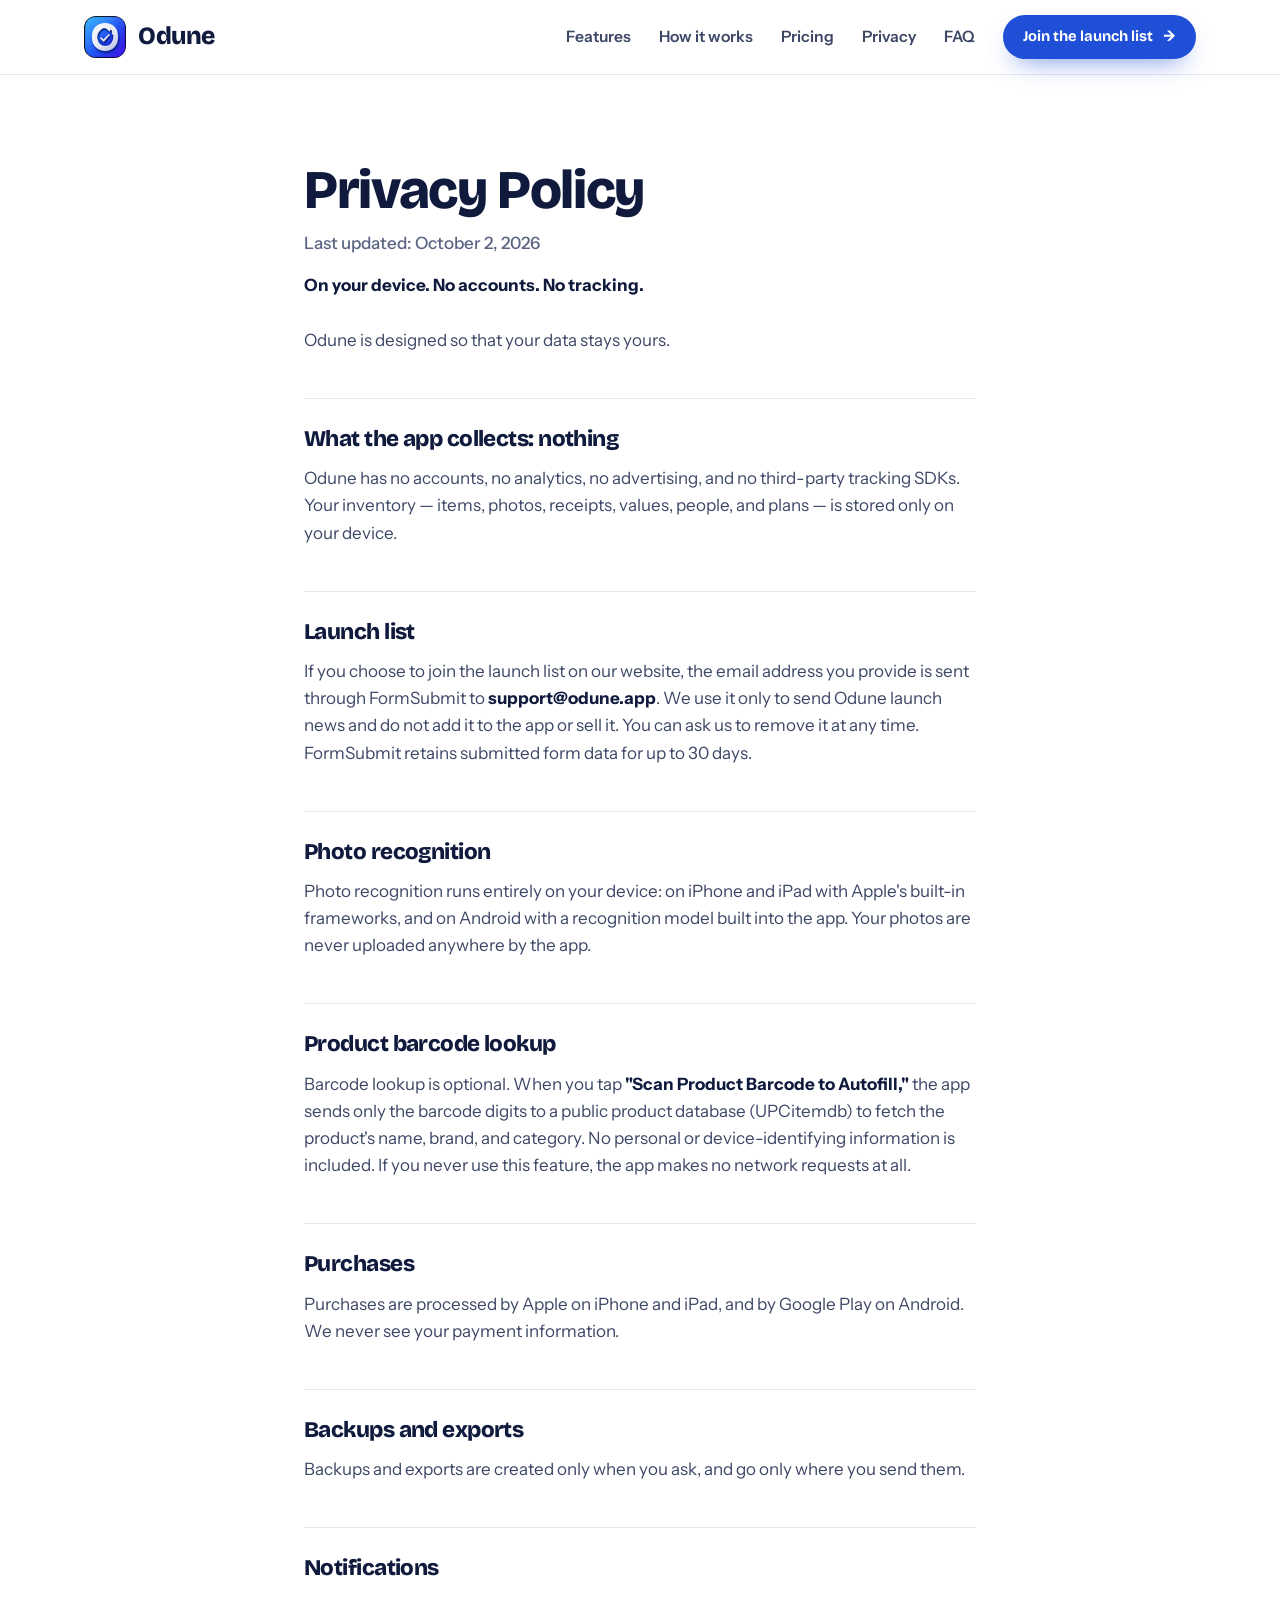
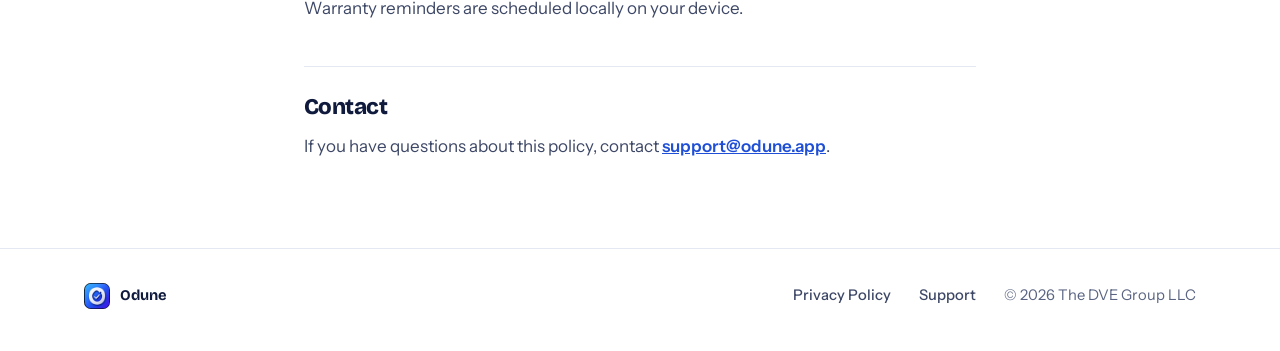
==== commit 92972cfb: "Room Sweep, Legacy Planning, export and why-Odune sections Synced from the app repository's Website " ====
--- a/privacy.html
+++ b/privacy.html
@@ -42,7 +42,8 @@
 <main class="doc">
   <div class="wrap">
     <h1>Privacy Policy</h1>
-    <p class="updated">Last updated: July 4, 2026</p>
+    <p class="updated">Last updated: October 2, 2026</p>
+    <p><strong>On your device. No accounts. No tracking.</strong></p>
 
     <p style="margin-top:28px">Odune is designed so that your data stays yours.</p>
 
--- a/styles.css
+++ b/styles.css
@@ -238,6 +238,35 @@
 .block-head p:not(.eyebrow) { margin-top: 14px; color: var(--ink-soft); font-size: 1.12rem; }
 .center { text-align: center; margin-top: 44px; }
 
+/* ---------- hero: the way on for those not ready to sign up ---------- */
+
+.see-how {
+  display: inline-flex; align-items: center; gap: 8px;
+  margin-top: 14px; color: var(--brand-deep);
+  font-family: var(--font-display); font-weight: 700; text-decoration: none;
+}
+.see-how:hover { text-decoration: underline; }
+
+/* ---------- room sweep ---------- */
+
+.sweep .wrap {
+  display: grid; grid-template-columns: 1.15fr 0.85fr;
+  gap: clamp(28px, 5vw, 72px); align-items: center;
+}
+.sweep-copy > p:not(.eyebrow) { margin-top: 16px; color: var(--ink-soft); font-size: 1.12rem; max-width: 32em; }
+.sweep-steps { list-style: none; display: grid; gap: 18px; margin-top: 30px; }
+.sweep-steps li { display: flex; gap: 16px; align-items: flex-start; }
+.sweep-steps li div { color: var(--ink-soft); }
+.sweep-steps strong { display: block; color: var(--ink); font-family: var(--font-display); font-size: 1.08rem; }
+.sweep-shot { text-align: center; }
+.sweep-shot figcaption { margin-top: 18px; color: var(--ink-faint); font-size: 0.9rem; font-weight: 600; }
+.sweep-shot .device, .shots figcaption .device {
+  display: inline-block; margin-right: 8px;
+  padding: 3px 10px; border-radius: 999px;
+  background: var(--brand-pale); color: var(--brand-deep);
+  font-family: var(--font-display); font-weight: 700; font-size: 0.75rem; letter-spacing: 0.04em;
+}
+
 /* ---------- features ---------- */
 
 .feature-row {
@@ -254,6 +283,32 @@
 .feature .tile { margin-bottom: 14px; }
 .feature p { color: var(--ink-soft); margin-top: 6px; font-size: 0.95rem; line-height: 1.4; }
 
+/* ---------- why odune / export ---------- */
+
+.why-grid, .export-grid {
+  display: grid; grid-template-columns: repeat(3, 1fr);
+  gap: 20px; margin-top: 48px;
+}
+.why-card, .export-card {
+  background: #fff; border: 1px solid var(--line);
+  border-radius: var(--radius); padding: 28px 26px;
+}
+.why-card .tile, .export-card .tile { margin-bottom: 14px; }
+.why-card p, .export-card p { color: var(--ink-soft); margin-top: 8px; font-size: 0.98rem; }
+
+/* ---------- legacy planning ---------- */
+
+.legacy-copy { max-width: 760px; margin-inline: auto; text-align: center; }
+.legacy-copy .eyebrow { display: flex; justify-content: center; align-items: center; gap: 10px; }
+.legacy-copy > p:not(.eyebrow) { margin-top: 16px; color: var(--ink-soft); font-size: 1.12rem; }
+.checks { list-style: none; display: grid; gap: 14px; margin: 30px auto 0; max-width: 34em; text-align: left; }
+.checks li { display: flex; gap: 12px; align-items: flex-start; color: var(--ink-soft); }
+.checks .ic {
+  width: 26px; height: 26px; padding: 4px; border-radius: 50%;
+  background: var(--brand-pale); color: var(--brand-deep); stroke-width: 2.6;
+}
+.legacy-copy p.fine { font-size: 0.9rem; color: var(--ink-faint); margin-top: 26px; }
+
 /* ---------- screenshots ---------- */
 
 section.app { background: var(--paper-deep); border-block: 1px solid var(--line); }
@@ -271,12 +326,7 @@
 }
 .shot-phone img { display: block; width: 100%; height: auto; border-radius: 32px; }
 .shots figcaption { margin-top: 24px; color: var(--ink-soft); font-size: 0.98rem; max-width: 18em; margin-inline: auto; }
-.shots figcaption .device {
-  display: inline-block; margin-bottom: 8px;
-  padding: 3px 10px; border-radius: 999px;
-  background: var(--brand-pale); color: var(--brand-deep);
-  font-family: var(--font-display); font-weight: 700; font-size: 0.75rem; letter-spacing: 0.04em;
-}
+.shots figcaption .device { margin-bottom: 8px; }
 .shots figcaption strong { display: block; font-family: var(--font-display); font-size: 1.15rem; color: var(--ink); margin-bottom: 4px; }
 .shot-cap {
   text-align: center; margin-top: 28px;
@@ -293,10 +343,9 @@
   padding-block: clamp(64px, 8vw, 100px);
   overflow: hidden;
 }
-.prepared .wrap {
-  display: grid; grid-template-columns: 1.2fr 0.8fr;
-  gap: clamp(28px, 5vw, 72px); align-items: center;
-}
+.prepared .wrap { max-width: 860px; text-align: center; }
+.prepared h2 { margin-inline: auto; }
+.prepared p:not(.eyebrow) { margin-inline: auto; }
 .prepared .eyebrow { color: #9db8ff; }
 .prepared h2 { color: #fff; max-width: 14em; }
 .prepared p:not(.eyebrow) { color: #c9d4f0; margin-top: 18px; font-size: 1.1rem; max-width: 32em; }
@@ -327,6 +376,12 @@
 .steps p { color: var(--ink-soft); margin-top: 8px; font-size: 0.98rem; }
 
 /* ---------- pricing ---------- */
+
+.block-head p.slogan {
+  font-family: var(--font-display); font-weight: 700;
+  font-size: clamp(1.15rem, 2.2vw, 1.4rem); color: var(--ink);
+  text-wrap: balance;
+}
 
 .plans {
   display: grid; grid-template-columns: 1fr 1fr;
@@ -468,8 +523,8 @@
   .hero > .wrap:first-child { grid-template-columns: 1fr; }
   .hero-visual { min-height: 560px; max-width: 520px; width: 100%; margin-inline: auto; }
   .shots { grid-template-columns: 1fr; gap: 48px; }
-  .prepared .wrap { grid-template-columns: 1fr; }
-  .prepared .shot-phone { display: none; }
+  .sweep .wrap { grid-template-columns: 1fr; }
+  .why-grid, .export-grid { grid-template-columns: 1fr 1fr; }
   .steps { grid-template-columns: 1fr; }
   .plans { grid-template-columns: 1fr; }
 }
@@ -493,6 +548,7 @@
   .feature:nth-child(n + 3) { border-top: 1px solid var(--line); }
   .feature:nth-child(5) { grid-column: 1 / -1; border-left: none; }
   .trust { justify-content: flex-start; flex-direction: column; align-items: flex-start; }
+  .why-grid, .export-grid { grid-template-columns: 1fr; }
 }
 
 /* ---------- motion ---------- */
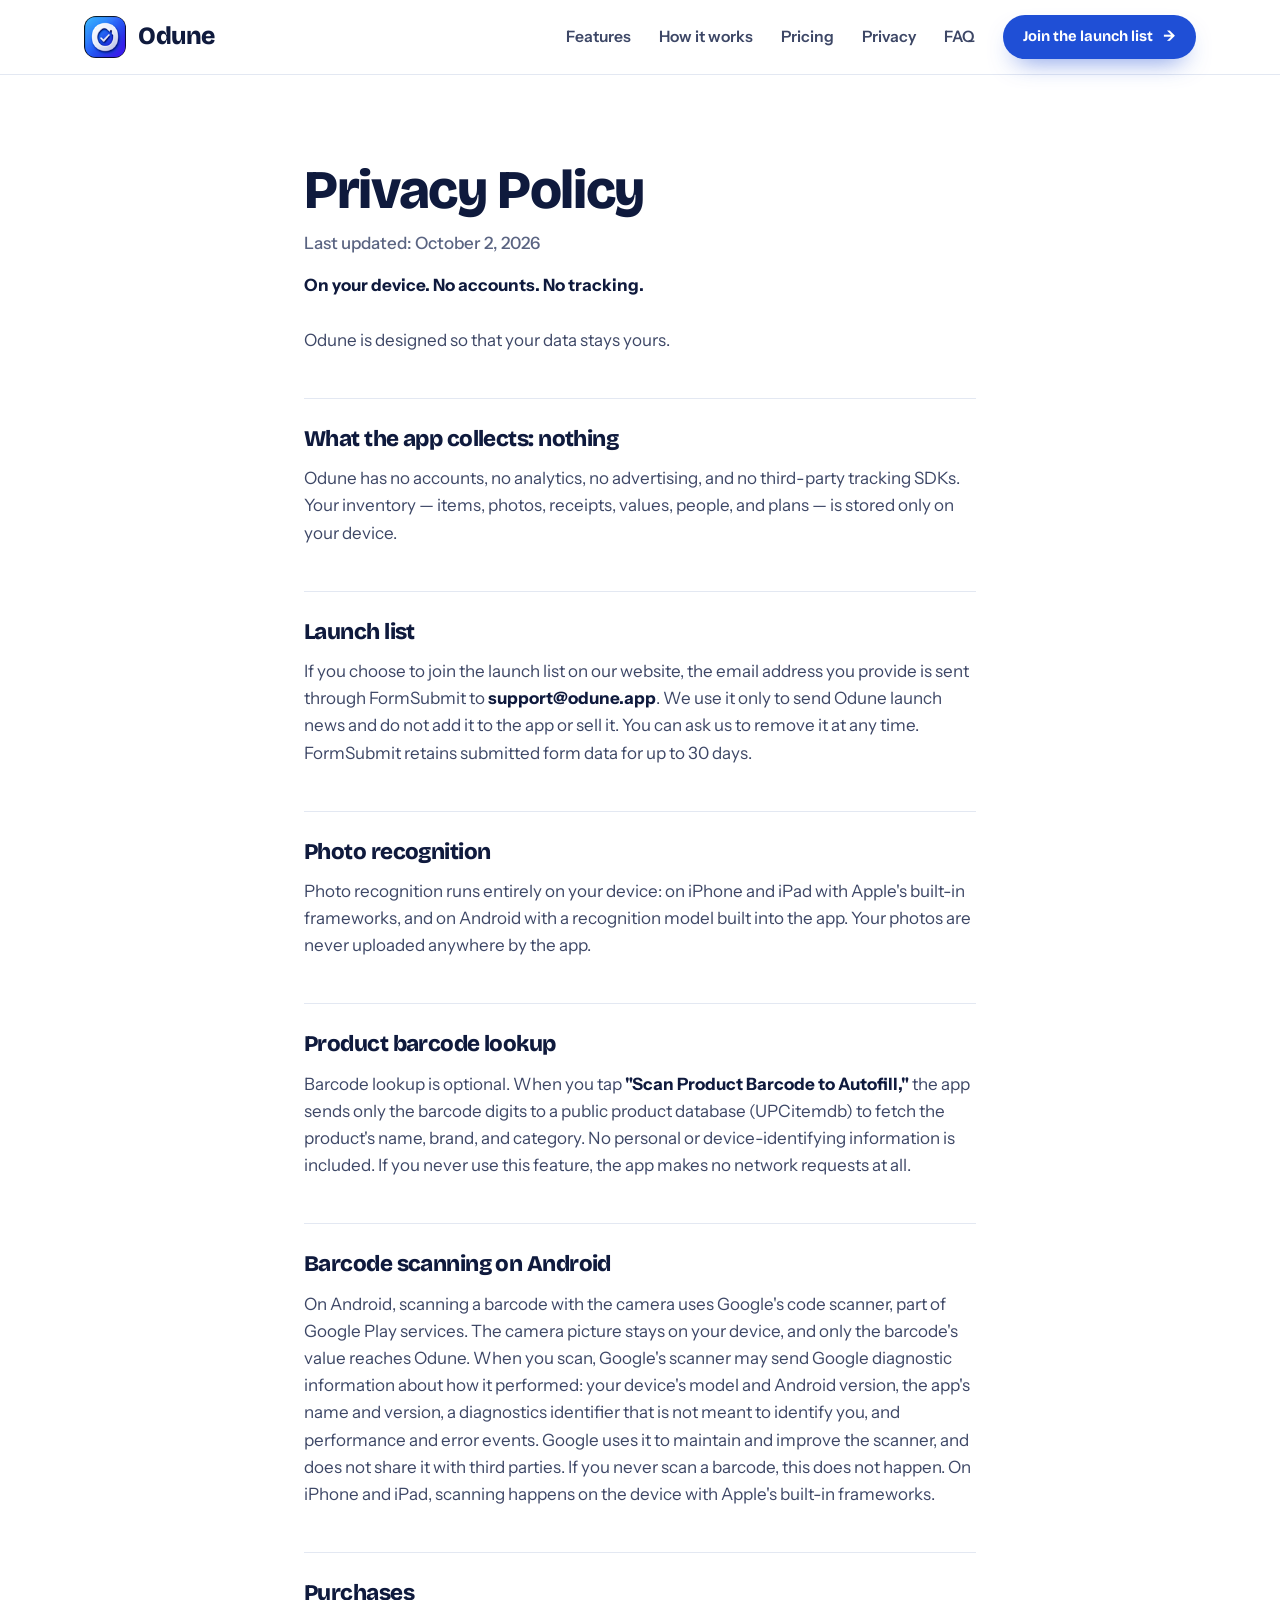
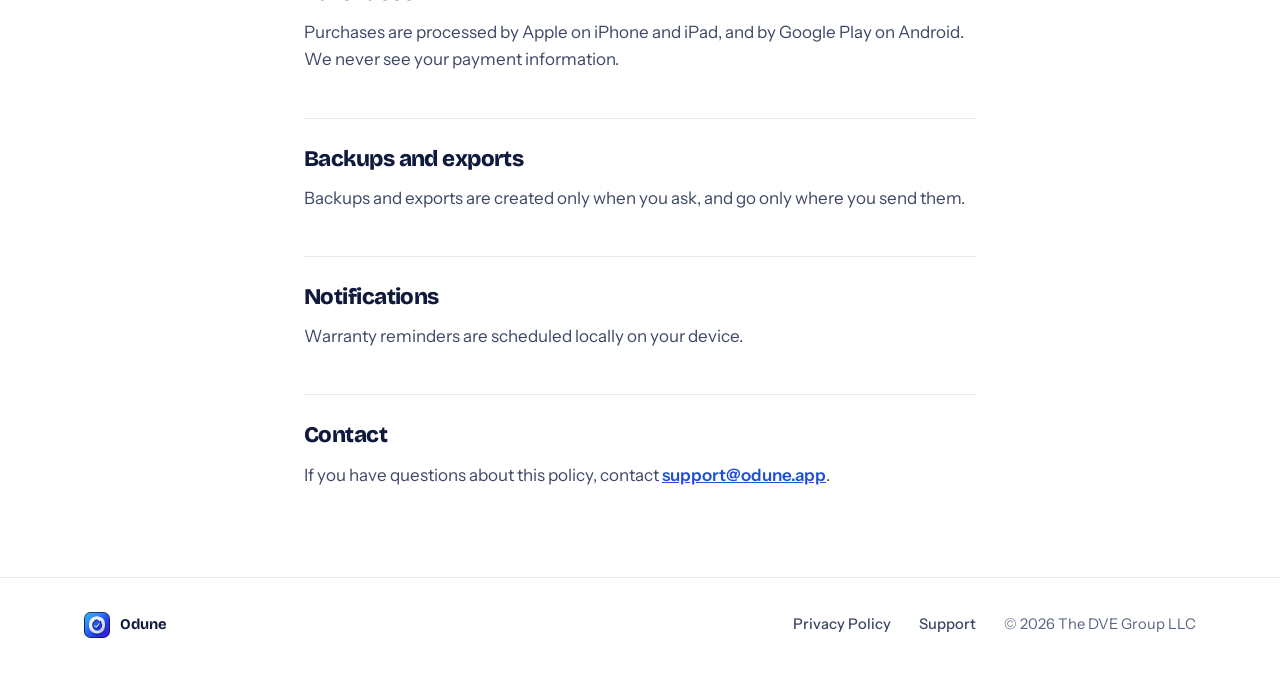
==== commit d8e820f6: "Privacy policy: what Google's barcode scanner sends on Android Synced from the app repository's Webs" ====
--- a/privacy.html
+++ b/privacy.html
@@ -71,6 +71,17 @@
     personal or device-identifying information is included. If you never use this
     feature, the app makes no network requests at all.</p>
 
+    <h2>Barcode scanning on Android</h2>
+    <p>On Android, scanning a barcode with the camera uses Google's code scanner, part
+    of Google Play services. The camera picture stays on your device, and only the
+    barcode's value reaches Odune. When you scan, Google's scanner may send Google
+    diagnostic information about how it performed: your device's model and Android
+    version, the app's name and version, a diagnostics identifier that is not meant
+    to identify you, and performance and error events. Google uses it to maintain and
+    improve the scanner, and does not share it with third parties. If you never scan
+    a barcode, this does not happen. On iPhone and iPad, scanning happens on the
+    device with Apple's built-in frameworks.</p>
+
     <h2>Purchases</h2>
     <p>Purchases are processed by Apple on iPhone and iPad, and by Google Play on
     Android. We never see your payment information.</p>
